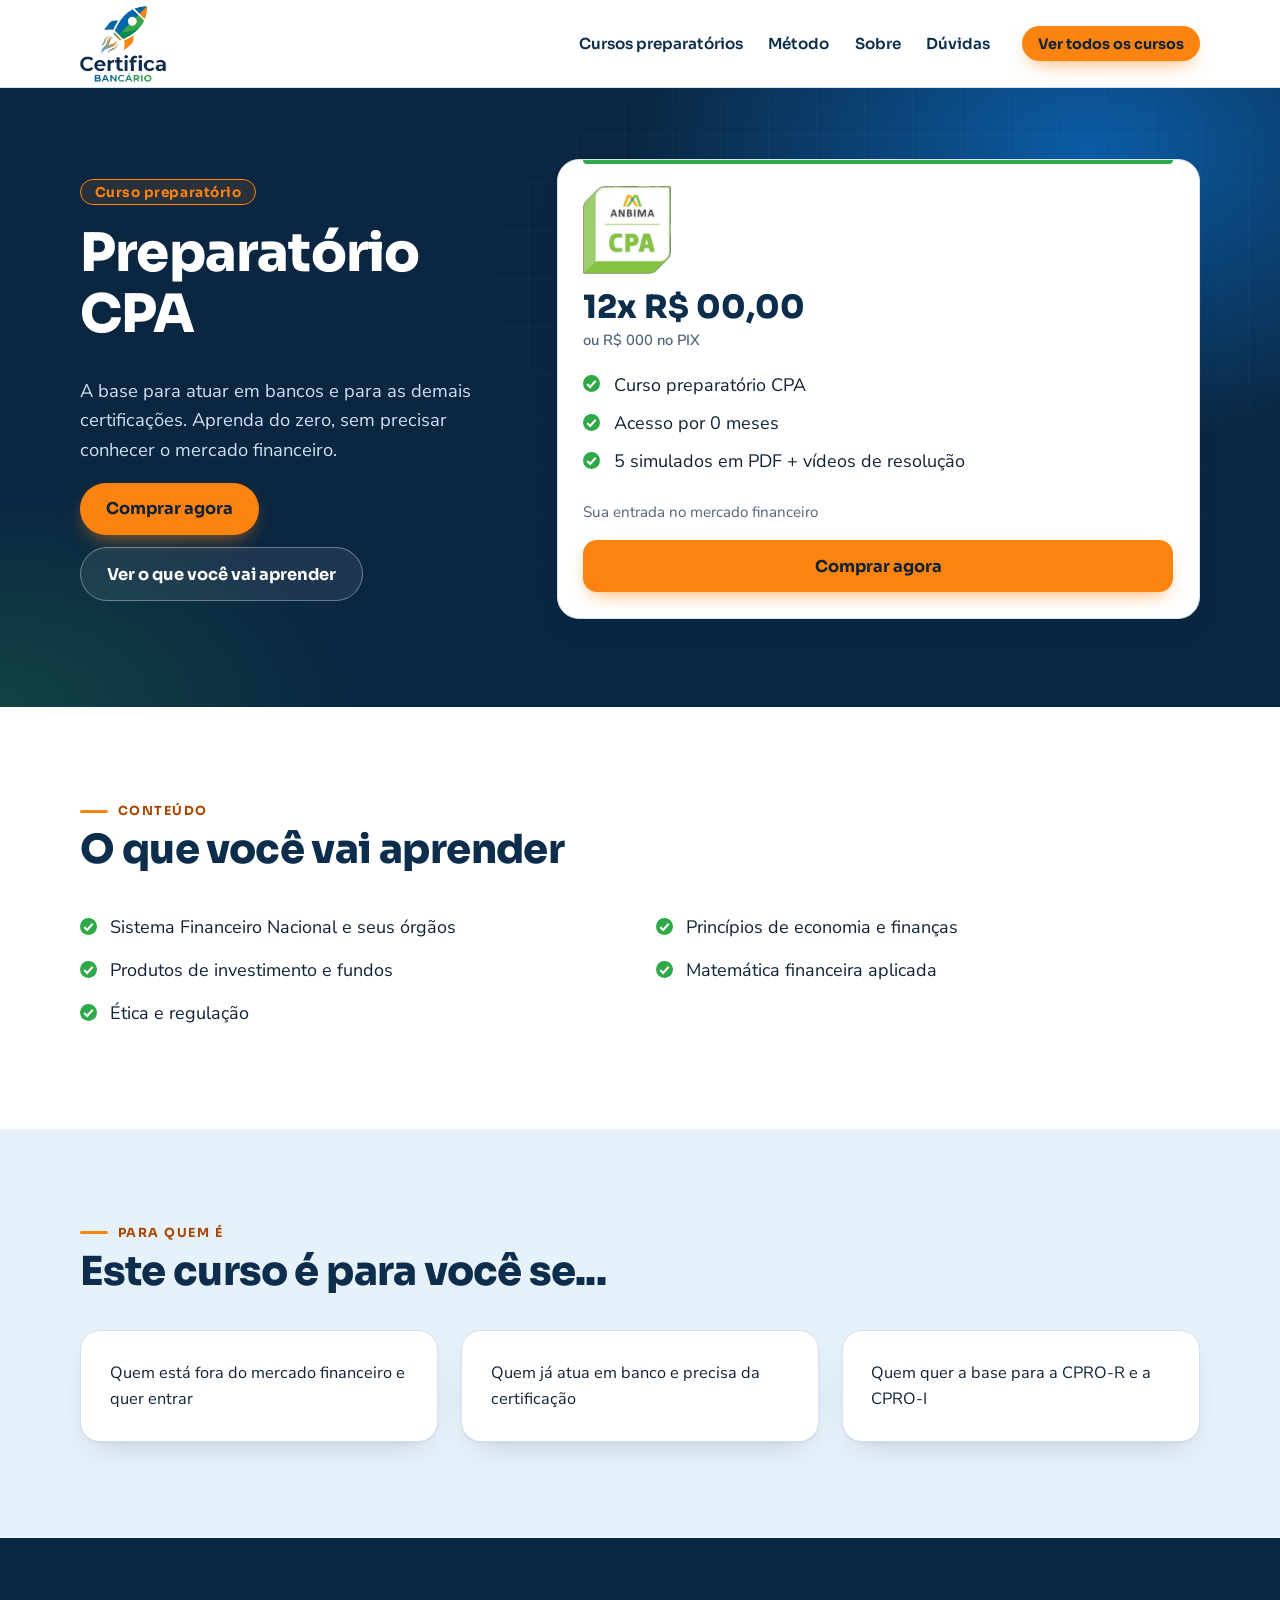
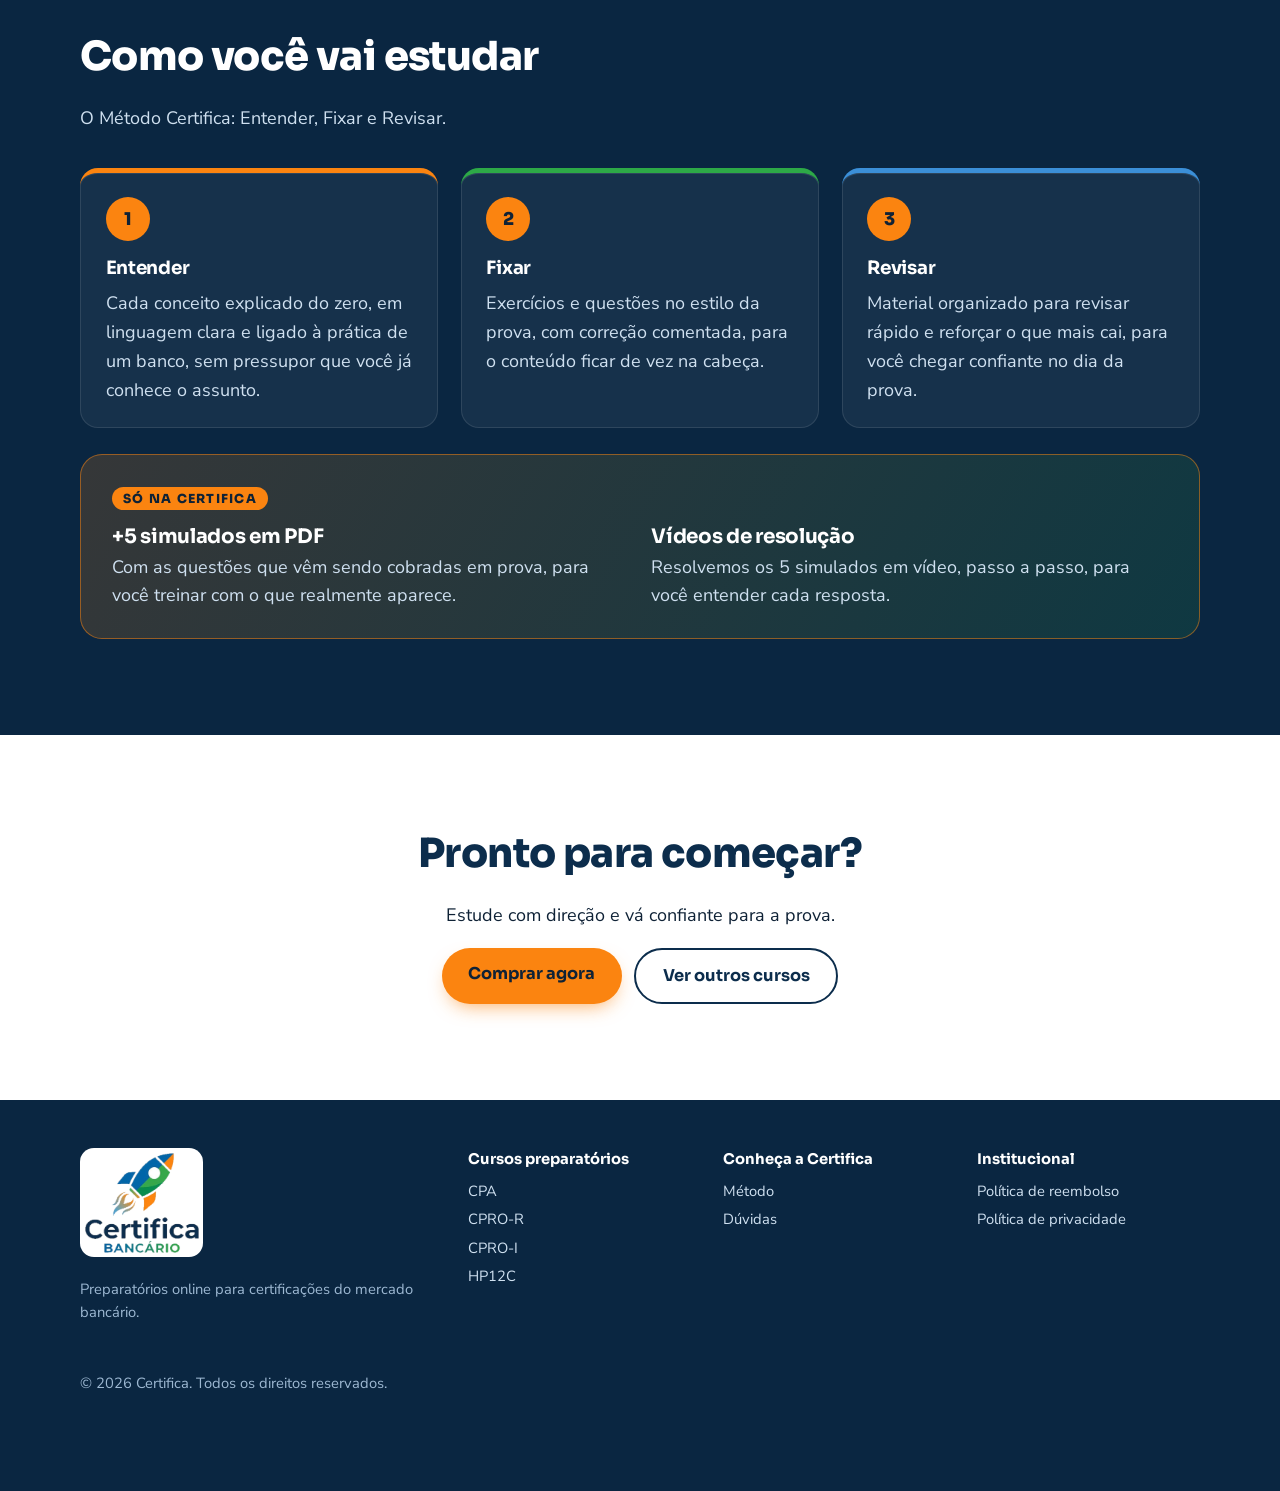
==== curso-cpa.html @ d8f22c9d "Add files via upload" ====
<!DOCTYPE html>
<html lang="pt-BR">
<head>
<meta charset="utf-8">
<meta name="viewport" content="width=device-width, initial-scale=1, viewport-fit=cover">
<meta name="theme-color" content="#0A2641">
<title>Preparatório CPA | Certifica Bancário</title>
<meta name="description" content="A base para atuar em bancos e para as demais certificações. Aprenda do zero, sem precisar conhecer o mercado financeiro.">
<link rel="preconnect" href="https://fonts.googleapis.com">
<link rel="preconnect" href="https://fonts.gstatic.com" crossorigin>
<link href="https://fonts.googleapis.com/css2?family=Sora:wght@500;700;800&family=Nunito+Sans:wght@400;600;700&display=swap" rel="stylesheet">
<link rel="stylesheet" href="style.css">
</head>
<body>
<header><div class="wrap nav">
  <a class="logo" href="index.html" aria-label="Certifica Bancário"><img src="assets/logo.png" alt="Certifica Bancário" height="76" width="86"></a>
  <nav class="menu" aria-label="Principal"><a href="index.html#preparatorios">Cursos preparatórios</a><a href="index.html#metodo">Método</a><a href="index.html#sobre">Sobre</a><a href="index.html#faq">Dúvidas</a></nav><a class="btn sm" href="index.html#preparatorios">Ver todos os cursos</a>
</div></header>
<main id="topo">
<section class="hero"><div class="wrap">
  <div><span class="badge">Curso preparatório</span><h1>Preparatório CPA</h1><p class="lead">A base para atuar em bancos e para as demais certificações. Aprenda do zero, sem precisar conhecer o mercado financeiro.</p>
    <div class="cta"><a class="btn buy" href="#">Comprar agora</a><a class="btn ghost" href="#conteudo">Ver o que você vai aprender</a></div></div>
  <div class="card"><div class="sel logo"><img src="assets/selo-cpa.png" alt="Selo ANBIMA CPA" width="88" height="88"></div><div class="pr">12x R$ 00,00<small>ou R$ 000 no PIX</small></div>
      <ul class="ck"><li>Curso preparatório CPA</li><li>Acesso por 0 meses</li><li>5 simulados em PDF + vídeos de resolução</li></ul>
      <p class="tg">Sua entrada no mercado financeiro</p><div class="btns"><a class="btn buy" href="#">Comprar agora</a></div></div>
</div></section>
<!-- CONTEÚDO: revise os tópicos para refletir o conteúdo real do curso -->
<section id="conteudo"><div class="wrap"><div class="head"><div class="lbl">Conteúdo</div><h2>O que você vai aprender</h2></div><ul class="ck topics"><li>Sistema Financeiro Nacional e seus órgãos</li><li>Princípios de economia e finanças</li><li>Produtos de investimento e fundos</li><li>Matemática financeira aplicada</li><li>Ética e regulação</li></ul></div></section>
<section class="sky"><div class="wrap"><div class="head"><div class="lbl">Para quem é</div><h2>Este curso é para você se...</h2></div><div class="g3"><div class="lvl"><p>Quem está fora do mercado financeiro e quer entrar</p></div><div class="lvl"><p>Quem já atua em banco e precisa da certificação</p></div><div class="lvl"><p>Quem quer a base para a CPRO-R e a CPRO-I</p></div></div></div></section>
<section class="dark" id="metodo"><div class="wrap"><div class="head"><h2>Como você vai estudar</h2><p>O Método Certifica: Entender, Fixar e Revisar.</p></div><div class="g3"><div class="pil"><span class="pn">1</span><h3>Entender</h3><p>Cada conceito explicado do zero, em linguagem clara e ligado à prática de um banco, sem pressupor que você já conhece o assunto.</p></div><div class="pil"><span class="pn">2</span><h3>Fixar</h3><p>Exercícios e questões no estilo da prova, com correção comentada, para o conteúdo ficar de vez na cabeça.</p></div><div class="pil"><span class="pn">3</span><h3>Revisar</h3><p>Material organizado para revisar rápido e reforçar o que mais cai, para você chegar confiante no dia da prova.</p></div></div><div class="bonus"><span class="tag">Só na Certifica</span>
    <div class="g2"><div><h3>+5 simulados em PDF</h3><p>Com as questões que vêm sendo cobradas em prova, para você treinar com o que realmente aparece.</p></div>
    <div><h3>Vídeos de resolução</h3><p>Resolvemos os 5 simulados em vídeo, passo a passo, para você entender cada resposta.</p></div></div></div></div></section>
<section><div class="wrap center"><h2>Pronto para começar?</h2><p>Estude com direção e vá confiante para a prova.</p><div class="cta" style="justify-content:center"><a class="btn buy" href="#">Comprar agora</a><a class="btn line" href="index.html#preparatorios">Ver outros cursos</a></div></div></section>
</main>
<footer class="site"><div class="wrap"><div class="cols">
  <div><span class="plate"><img src="assets/logo.png" alt="Certifica Bancário" height="100" width="114"></span><p>Preparatórios online para certificações do mercado bancário.<br><!-- Adicione razão social, CNPJ, endereço e e-mail de contato --></p></div>
  <div><strong>Cursos preparatórios</strong><a href="index.html#preparatorios">CPA</a><a href="index.html#preparatorios">CPRO-R</a><a href="index.html#preparatorios">CPRO-I</a><a href="index.html#preparatorios">HP12C</a></div>
  <div><strong>Conheça a Certifica</strong><a href="index.html#metodo">Método</a><a href="index.html#faq">Dúvidas</a></div>
  <div><strong>Institucional</strong><a href="#">Política de reembolso</a><a href="#">Política de privacidade</a></div>
</div><p style="margin:2rem 0 0">© <span id="y"></span> Certifica. Todos os direitos reservados.</p></div></footer>
<div class="bar"><a class="btn" data-buy href="#">Comprar este curso</a></div>
<script src="script.js"></script>
</body>
</html>
---- style.css ----
:root{--nv:#0A2641;--in:#0C2D4C;--in2:#0263B4;--gr:#2DA947;--sky:#E7F1F9;--or:#FB8410;--ink:#0F2236;--mute:#51657A;--w:#fff;--h:'Sora',system-ui,sans-serif;--b:'Nunito Sans',system-ui,sans-serif;
box-sizing:border-box;padding-top:env(safe-area-inset-top,0px);padding-bottom:env(safe-area-inset-bottom,0px)}
@media (prefers-color-scheme:dark){:root:not([data-theme="light"]){color-scheme:light}}
*,*::before,*::after{box-sizing:inherit}
html{scroll-behavior:smooth;scroll-padding-top:calc(84px + env(safe-area-inset-top,0px))}
body{margin:0;font:18px/1.6 var(--b);color:var(--ink);background:var(--w)}
h1,h2,h3{font-family:var(--h);line-height:1.15;margin:0 0 .6em;color:var(--in);letter-spacing:-.015em}
h1{font-size:clamp(2.05rem,4.8vw,3.3rem);font-weight:800;color:#fff}
h2{font-size:clamp(1.7rem,3.8vw,2.5rem);font-weight:800}
h3{font-size:1.15rem;font-weight:700}
p{margin:0 0 1em;max-width:62ch}
:focus-visible{outline:3px solid var(--or);outline-offset:3px}
.wrap{width:min(1120px,100% - 2.5rem);margin-inline:auto}
section{padding:clamp(3.5rem,8vw,6rem) 0}
.btn{display:inline-block;font:700 1.02rem var(--h);text-decoration:none;background:var(--or);color:var(--ink);padding:.95em 1.6em;border-radius:12px;transition:filter .15s,transform .15s;text-align:center}
.btn:hover{filter:brightness(1.08);transform:translateY(-2px)}
.btn.sm{font-size:.9rem;padding:.6em 1.1em}
.btn.line{background:transparent;color:var(--in);border:2px solid var(--in)}
.dark{background:var(--nv);color:#cfe0f0}
.dark h2,.dark h3{color:#fff}
.sky{background:var(--sky)}
.lbl{font:700 .9rem var(--h);color:var(--or);margin-bottom:.5rem}
.head{max-width:680px;margin-bottom:2.2rem}

header{position:sticky;top:0;z-index:20;background:#fff;color:var(--ink);border-bottom:1px solid #d3e3f0}
.nav{display:flex;justify-content:space-between;align-items:center;gap:1rem;padding:.35rem 0}
/* LOGO: arquivo assets/logo.png. Para trocar, substitua o arquivo (mantendo o nome) ou altere o src da tag <img> */
.logo{font:800 1.45rem var(--h);color:#fff;text-decoration:none;display:flex;align-items:center;gap:.5rem}
.logo i{width:26px;height:26px;border-radius:7px;background:var(--or);display:grid;place-items:center}
.logo svg{width:16px;height:16px}
.menu{display:flex;gap:1.6rem;font:600 .95rem var(--h)}
.menu a{color:var(--in);text-decoration:none}.menu a:hover{color:var(--in2)}
.logo img{display:block;height:64px;width:auto}
.plate{display:inline-block;background:#fff;border-radius:14px;padding:.3rem;margin-bottom:.8rem}.plate img{display:block;height:96px;width:auto}

/* hero */
.hero{background:radial-gradient(circle at 80% 20%,#0B4F8F 0,var(--nv) 55%);color:#cfe0f0;padding:clamp(2.5rem,6vw,4.5rem) 0 clamp(3.5rem,7vw,5.5rem)}
.hero .wrap{display:grid;grid-template-columns:1.05fr .95fr;gap:3rem;align-items:center}
.badge{display:inline-block;font:700 .85rem var(--h);color:var(--or);border:1.5px solid var(--or);border-radius:999px;padding:.25em 1em;margin-bottom:1.1rem}
.hero p.lead{font-size:1.15rem}
.avs{display:flex;align-items:center;gap:.8rem;margin-top:1.8rem;font:600 .92rem var(--h);color:#fff}
.avs div{display:flex}
/* FOTOS DE ALUNOS: troque os círculos por <img> reais (com autorização) */
.avs b{width:36px;height:36px;border-radius:50%;border:2px solid var(--nv);margin-left:-10px;background:var(--or)}
.avs b:first-child{margin-left:0}.avs b:nth-child(2){background:#3b8fd8}.avs b:nth-child(3){background:#fff}.avs b:nth-child(4){background:var(--gr)}
/* PLATAFORMA: mockup ilustrativo. Troque por um print real da sua plataforma */
.mock{background:#fff;border-radius:16px;box-shadow:0 24px 60px rgba(0,0,20,.5);overflow:hidden;color:var(--ink)}
.mock .top{background:var(--sky);padding:.6rem .9rem;display:flex;gap:.4rem}
.mock .top i{width:10px;height:10px;border-radius:50%;background:#b5cbe0}
.mock .body{display:grid;grid-template-columns:1.5fr 1fr}
.vid{background:var(--in);margin:.9rem;border-radius:10px;aspect-ratio:16/10;display:grid;place-items:center;position:relative}
.vid::before{content:"";border-left:26px solid #fff;border-top:16px solid transparent;border-bottom:16px solid transparent;margin-left:6px}
.vid em{position:absolute;left:.7rem;right:.7rem;bottom:.7rem;height:6px;background:#2b6aa5;border-radius:4px;overflow:hidden}
.vid em::after{content:"";display:block;height:100%;width:62%;background:var(--or);animation:fill 2.2s ease-out}
@keyframes fill{from{width:0}}
.list{padding:.9rem .9rem .9rem 0;font:600 .82rem var(--h);color:var(--mute)}
.list div{padding:.45rem .6rem;border-radius:8px;margin-bottom:.35rem;background:var(--sky)}
.list div:first-child{background:var(--or);color:var(--ink)}

.hv{border-radius:16px;overflow:hidden;box-shadow:0 24px 60px rgba(0,0,20,.5);background:#0b0c10;line-height:0}
.hv video{width:100%;height:auto;display:block}
/* níveis */
.g3{display:grid;grid-template-columns:repeat(3,1fr);gap:1.4rem}
.lvl{background:var(--sky);border-radius:18px 4px 18px 4px;padding:1.6rem}
.lvl h3{color:var(--or);font-size:1rem;margin-bottom:.4rem}
.lvl p{margin:0;color:var(--ink);font-size:1.02rem}

/* cursos */
.card{background:#fff;color:var(--ink);border-radius:18px;padding:1.6rem;display:flex;flex-direction:column;border:2px solid #d3e3f0}
.card .sel{display:grid;place-items:center;width:68px;height:68px;border-radius:50%;background:var(--in);color:#fff;font:800 .85rem var(--h);margin-bottom:1rem}
.card .pr{font:800 1.9rem var(--h);color:var(--in);line-height:1.1}
.card .pr small{display:block;font:600 .92rem var(--b);color:var(--mute);margin:.3rem 0 1rem}
ul.ck{list-style:none;margin:0;padding:0}
ul.ck li{position:relative;padding:.3rem 0 .3rem 1.9rem}
ul.ck li::before{content:"";position:absolute;left:0;top:.6rem;width:1.05rem;height:1.05rem;border-radius:50%;background:var(--gr) url("data:image/svg+xml,%3Csvg xmlns='http://www.w3.org/2000/svg' viewBox='0 0 16 16'%3E%3Cpath d='M4 8.5l2.7 2.7L12 5.5' fill='none' stroke='white' stroke-width='2'/%3E%3C/svg%3E")}
.card ul{flex:1;margin-bottom:1.2rem}
.card .tg{color:var(--mute);font-size:.95rem;margin:0 0 1rem}
.card .btns{display:grid;gap:.6rem}
.card.best{border-color:var(--or);transform:translateY(-8px)}
.tag{align-self:flex-start;background:var(--or);font:700 .8rem var(--h);border-radius:999px;padding:.2em .9em;margin-bottom:.6rem}
.combo{margin-top:1.6rem;background:var(--in);color:#cfe0f0;border-radius:18px;padding:1.6rem 1.8rem;display:grid;grid-template-columns:1.3fr auto;gap:1.5rem;align-items:center}
.combo h3{color:#fff;font-size:1.4rem;margin-bottom:.3rem}.combo p{margin:0}
.combo .pr{font:800 1.8rem var(--h);color:#fff;margin-bottom:.6rem}

/* método */
.pil{border-top:5px solid var(--or);padding-top:1.1rem}
.pil:nth-child(2){border-color:var(--gr)}.pil:nth-child(3){border-color:#3b8fd8}
.pil p{margin:0}

/* features */
.feat{display:grid;grid-template-columns:1fr 1fr;gap:3rem;align-items:center}
.steps{counter-reset:s;display:grid;gap:1.4rem}
.step{display:grid;grid-template-columns:auto 1fr;gap:1rem}
.step::before{counter-increment:s;content:"0" counter(s);font:800 2rem/1 var(--h);color:var(--or)}
.step p{margin:0;color:var(--mute)}
.note{margin-top:2rem;padding:1.2rem 1.4rem;border-left:5px solid var(--gr);background:var(--sky);border-radius:0 12px 12px 0}
.note h3{margin-bottom:.3rem}.note p{margin:0}

/* garantia */
.guar{display:grid;grid-template-columns:auto 1fr;gap:2.5rem;align-items:center}
.seal2{width:170px;height:170px;border-radius:50%;background:var(--or);display:grid;place-content:center;text-align:center;font:800 1rem var(--h);color:var(--ink);box-shadow:0 0 0 6px var(--nv),0 0 0 9px var(--or)}
.seal2 b{font-size:3.6rem;line-height:1}
.nps{display:inline-block;font:700 .85rem var(--h);background:#fff;color:var(--in);border-radius:999px;padding:.25em 1em;margin-bottom:.8rem}
.gs{display:flex;gap:2rem;flex-wrap:wrap;margin:1.2rem 0}
.gs b{display:block;font:800 1.15rem var(--h);color:#fff}.gs span{font-size:.95rem}

/* prova social */
.stats{display:flex;flex-wrap:wrap;gap:1.5rem 3rem;margin:0 0 2.2rem}
.stats strong{display:block;font:800 clamp(2rem,5vw,2.8rem)/1 var(--h);color:var(--in)}
.stats span{color:var(--mute);font-size:.8rem;font-family:var(--h);font-weight:600}
/* DEPOIMENTOS ILUSTRATIVOS: troque pelos reais antes de publicar */
blockquote{margin:0;padding:1.4rem;background:var(--sky);border-radius:4px 18px 18px 18px}
blockquote p{font-size:1.02rem}
blockquote footer{font:700 .9rem var(--h);color:var(--in)}

details{border-bottom:2px solid #c0d6e8;padding:1rem 0}
summary{cursor:pointer;list-style:none;display:flex;justify-content:space-between;gap:1rem;font:700 1.1rem var(--h);color:var(--in)}
summary::-webkit-details-marker{display:none}
summary::after{content:"+";font-size:1.5rem;line-height:1;transition:transform .2s}
details[open] summary::after{transform:rotate(45deg)}
details p{margin:.8rem 0 0;color:var(--mute)}
.center{text-align:center}.center p{margin-inline:auto}
footer.site{background:var(--nv);color:#9db8d2;padding:3rem 0 6rem;font-size:.92rem}
footer .cols{display:grid;grid-template-columns:1.6fr 1fr 1fr 1fr;gap:2rem}
footer a{color:#cfe0f0;display:block;text-decoration:none;padding:.15rem 0}
footer strong{color:#fff;font-family:var(--h);display:block;margin-bottom:.4rem}
.bar{display:none}

@media (max-width:860px){
  body{font-size:17px}
  .menu,.nav .btn{display:none}
  .hero .wrap,.g3,.feat,.guar,.combo,footer .cols{grid-template-columns:1fr}
  .card.best{transform:none}
  .guar{justify-items:center;text-align:center}.gs{justify-content:center}
  .bar{display:block;position:fixed;left:0;right:0;bottom:0;z-index:30;background:#fff;border-top:2px solid var(--in);padding:.6rem 1rem calc(.6rem + env(safe-area-inset-bottom,0px))}
  .bar .btn{display:block}
}
.about{display:grid;grid-template-columns:1.1fr .9fr;gap:3rem;align-items:start}
.about .big{font:600 1.3rem/1.5 var(--h);color:var(--in)}
.about .since{background:#fff;border-radius:18px 4px 18px 4px;padding:1.8rem;border-top:6px solid var(--gr)}
.about .since strong{display:block;font:800 3.4rem/1 var(--h);color:var(--in)}
.about .since span{display:block;font:600 .95rem var(--h);color:var(--mute);margin:.3rem 0 1.2rem}
.about .since p{margin:0}
.motto{grid-column:1/-1;display:flex;flex-wrap:wrap;gap:1rem 2rem;align-items:center;justify-content:space-between;background:var(--in);color:#cfe0f0;border-radius:18px;padding:1.6rem 2rem}
.motto h3{color:#fff;font-size:clamp(1.4rem,3vw,2rem);margin:0}
.motto p{margin:.3rem 0 0}
@media (max-width:860px){.about{grid-template-columns:1fr}.motto{padding:1.4rem}.motto .btn{width:100%}}
.car-track{display:flex;gap:1.2rem;overflow-x:auto;scroll-snap-type:x mandatory;scroll-behavior:smooth;padding:.3rem .2rem 1rem;scrollbar-width:none}
.car-track::-webkit-scrollbar{display:none}
.car-track>*{flex:0 0 calc((100% - 2.4rem)/3);scroll-snap-align:start}
.fb{padding:1.4rem;background:var(--sky);border-radius:4px 18px 18px 18px;display:flex;flex-direction:column;justify-content:space-between}
.fb p{font-size:1.02rem;margin:0 0 1rem;max-width:none}
.fb footer{font:700 .9rem var(--h);color:var(--in)}
.fb.img{padding:.5rem;background:#fff;border:2px solid #d3e3f0;border-radius:18px}
.fb.img img{width:100%;height:auto;display:block;border-radius:12px}
.car-ctl{display:flex;align-items:center;justify-content:center;gap:1.2rem;font:700 .95rem var(--h);color:var(--mute)}
.car-b{width:46px;height:46px;border-radius:50%;border:2px solid var(--in);background:#fff;color:var(--in);font:700 1.5rem/1 var(--h);cursor:pointer;transition:background .15s,color .15s}
.car-b:hover{background:var(--in);color:#fff}
@media (max-width:1000px){.car-track>*{flex-basis:calc((100% - 1.2rem)/2)}}
@media (max-width:640px){.car-track>*{flex-basis:88%}}
@media (prefers-reduced-motion:reduce){*{animation:none!important;transition:none!important;scroll-behavior:auto!important}}

/* ===== REFINAMENTO DE DESIGN ===== */
:root{--ord:#A94700;--ln:#d3e3f0;--sh:0 1px 2px rgba(10,38,65,.06),0 14px 32px -14px rgba(10,38,65,.2)}
body{-webkit-font-smoothing:antialiased}h1,h2{text-wrap:balance}
header{background:rgba(255,255,255,.88);-webkit-backdrop-filter:saturate(1.4) blur(12px);backdrop-filter:saturate(1.4) blur(12px);border-bottom:0;box-shadow:0 1px 0 var(--ln)}
.menu{margin-left:auto;margin-right:1rem}.menu a{position:relative;padding:.4rem 0}
.menu a::after{content:"";position:absolute;left:0;right:0;bottom:0;height:2px;background:var(--or);transform:scaleX(0);transform-origin:left;transition:transform .2s}.menu a:hover::after{transform:scaleX(1)}
.btn{border-radius:999px;box-shadow:0 8px 20px -8px rgba(251,132,16,.75)}.btn:hover{box-shadow:0 12px 26px -8px rgba(251,132,16,.9)}
.btn.line{box-shadow:none}.btn.line:hover{background:var(--in);color:#fff}
.btn.ghost{background:rgba(255,255,255,.08);color:#fff;border:1.5px solid rgba(255,255,255,.35);box-shadow:none}.btn.ghost:hover{background:rgba(255,255,255,.16)}
.btn.wpp:not(.line){background:#1F8A3A;color:#fff;box-shadow:0 8px 20px -8px rgba(31,138,58,.7)}
.lbl{color:var(--ord);text-transform:uppercase;letter-spacing:.12em;font-size:.78rem;display:flex;align-items:center;gap:.6rem}
.lbl::before{content:"";width:28px;height:3px;border-radius:2px;background:var(--or)}.center .lbl{justify-content:center}
.hero{position:relative;overflow:hidden;background:radial-gradient(60% 80% at 85% 10%,#0B5CA5 0,transparent 60%),radial-gradient(40% 50% at 0 100%,rgba(45,169,71,.22) 0,transparent 70%),var(--nv)}
.hero::before{content:"";position:absolute;inset:0;background-image:linear-gradient(rgba(255,255,255,.04) 1px,transparent 1px),linear-gradient(90deg,rgba(255,255,255,.04) 1px,transparent 1px);background-size:48px 48px;-webkit-mask-image:radial-gradient(70% 80% at 70% 30%,#000,transparent);mask-image:radial-gradient(70% 80% at 70% 30%,#000,transparent)}
.hero .wrap{position:relative}.hl{color:#FFA94D}
.badge{background:rgba(251,132,16,.12);letter-spacing:.04em}
.cta{display:flex;flex-wrap:wrap;gap:.8rem}
.trust{list-style:none;display:flex;flex-wrap:wrap;gap:.6rem;margin:1.8rem 0 0;padding:0}
.trust li{display:flex;align-items:center;gap:.5rem;font:600 .85rem var(--h);color:#fff;background:rgba(255,255,255,.08);border:1px solid rgba(255,255,255,.16);border-radius:999px;padding:.4em 1em .4em .8em}
.trust li::before{content:"";width:8px;height:8px;border-radius:50%;background:var(--gr)}
.hv{position:relative;border:1px solid rgba(255,255,255,.14);transform:perspective(1200px) rotateY(-3deg);transition:transform .4s}.hv:hover{transform:none}
.vchip{position:absolute;left:14px;top:14px;z-index:2;line-height:1.2;font:700 .78rem var(--h);color:var(--ink);background:#fff;border-radius:999px;padding:.5em 1em;box-shadow:var(--sh)}
.lvl{position:relative;background:#fff;border:1px solid var(--ln);border-radius:20px;padding:1.8rem;box-shadow:var(--sh);transition:transform .2s}.lvl:hover{transform:translateY(-4px)}
.lvl .n{display:grid;place-items:center;width:40px;height:40px;border-radius:50%;color:#fff;font:800 1rem var(--h);margin-bottom:1rem;background:var(--in2)}
.lvl:nth-child(2) .n{background:#1F8A3A}.lvl:nth-child(3) .n{background:var(--or);color:var(--ink)}
.lvl .cr{position:absolute;top:1.8rem;right:1.6rem;font:800 .78rem var(--h);color:var(--in2);background:var(--sky);border-radius:999px;padding:.3em .8em}
.lvl h3{color:var(--in);font-size:1.2rem}
.card{position:relative;border:1px solid var(--ln);border-radius:22px;box-shadow:var(--sh);transition:transform .2s,box-shadow .2s,border-color .2s}
.card:hover{transform:translateY(-6px);border-color:var(--in2);box-shadow:0 24px 50px -16px rgba(10,38,65,.3)}
.card::before{content:"";position:absolute;left:1.6rem;right:1.6rem;top:0;height:4px;border-radius:0 0 4px 4px;background:var(--or)}
.card:nth-child(2)::before{background:var(--gr)}.card:nth-child(3)::before{background:var(--in2)}
.card .sel{width:auto;height:auto;align-self:flex-start;border-radius:14px;padding:.5em 1em;font-size:1rem;background:linear-gradient(135deg,var(--in),var(--in2))}
.card .pr{font-size:2rem}.card .btn{border-radius:14px}
.combo{background:linear-gradient(120deg,var(--nv),var(--in2));border-radius:22px;padding:2rem 2.2rem;box-shadow:var(--sh)}.combo .btn{width:100%}
.pil{background:rgba(255,255,255,.05);border-radius:18px;padding:1.5rem 1.6rem;box-shadow:inset 0 0 0 1px rgba(255,255,255,.1)}
.about .since{position:relative;border-top:0;border-radius:22px;box-shadow:var(--sh)}
.about .since::before{content:"";position:absolute;inset:0 0 auto;height:6px;border-radius:22px 22px 0 0;background:linear-gradient(90deg,var(--in2),var(--gr),var(--or))}
.motto{background:linear-gradient(120deg,var(--nv),var(--in2));border-radius:22px}
.step::before{color:var(--ord)}.note{border-radius:0 16px 16px 0}
.fb{background:#fff;border:1px solid var(--ln);border-top:4px solid var(--or);border-radius:20px;box-shadow:var(--sh)}
.fb:nth-child(3n+2){border-top-color:var(--gr)}.fb:nth-child(3n){border-top-color:var(--in2)}
.fb footer{display:flex;align-items:center;gap:.7rem}.fb footer span{font-size:.88rem;line-height:1.3}
.fb footer b{flex:none;display:grid;place-items:center;width:40px;height:40px;border-radius:50%;background:var(--in);color:#fff;font:800 .85rem var(--h)}
details{background:#fff;border:1px solid var(--ln);border-radius:16px;padding:0 1.3rem;margin-bottom:.7rem;transition:box-shadow .2s}
details[open]{box-shadow:var(--sh);border-color:var(--in2)}summary{padding:1.1rem 0;align-items:center}details p{padding-bottom:1.1rem;margin-top:0}
summary::after{flex:none;display:grid;place-items:center;width:32px;height:32px;border-radius:50%;background:var(--sky)}
.js .rv{opacity:0;transform:translateY(20px);transition:opacity .6s,transform .6s}.js .rv.in{opacity:1;transform:none}
@media (max-width:860px){.hv{transform:none}.bar{border-top:0;box-shadow:0 -8px 24px rgba(10,38,65,.18)}.menu{display:none}}

/* ===== v4: frases de impacto, método, HP 12C e páginas de curso ===== */
.g4{display:grid;grid-template-columns:repeat(auto-fit,minmax(230px,1fr));gap:1.4rem}.card:nth-child(4)::before{background:var(--nv)}
.impact{background:linear-gradient(100deg,var(--or),#FFA94D);color:var(--ink);padding:clamp(1.6rem,4vw,2.6rem) 0;text-align:center}
.impact p{margin:0 auto;max-width:900px;font:800 clamp(1.3rem,3.2vw,2.1rem)/1.25 var(--h)}
.impact em{font-style:normal;background:var(--nv);color:#fff;border-radius:10px;padding:0 .35em}
.pn{display:grid;place-items:center;width:44px;height:44px;border-radius:50%;background:var(--or);color:var(--ink);font:800 1.1rem var(--h);margin-bottom:1rem}
.bonus{margin-top:1.6rem;border-radius:22px;padding:1.8rem 2rem;background:linear-gradient(120deg,rgba(251,132,16,.18),rgba(45,169,71,.14));box-shadow:inset 0 0 0 1px rgba(251,132,16,.5)}
.bonus .tag{display:inline-block;background:var(--or);color:var(--ink);font:800 .78rem var(--h);letter-spacing:.1em;text-transform:uppercase;border-radius:999px;padding:.3em .9em;margin-bottom:.9rem}
.bonus .g2{display:grid;grid-template-columns:1fr 1fr;gap:1.4rem}.bonus h3{font-size:1.25rem;margin-bottom:.3rem}.bonus p{margin:0}
.hero .card{background:#fff;color:var(--ink)}ul.topics{display:grid;grid-template-columns:1fr 1fr;gap:.3rem 2rem}
@media (max-width:860px){.bonus .g2,ul.topics{grid-template-columns:1fr}}

/* selos ANBIMA nos cards de compra */
.card .sel.logo{background:none;box-shadow:none;padding:0;border-radius:0}
.card .sel.logo img{display:block;height:88px;width:auto;max-width:100%}

/* v5: logo sem fundo (maior no cabeçalho) e vídeo do hero sem fundo preto */
.logo img{height:76px}.plate img{height:100px}
.hv{background:none;box-shadow:none;border:0;border-radius:0;overflow:visible;transform:none}.hv:hover{transform:none}
.hv video{mix-blend-mode:screen;-webkit-mask-image:linear-gradient(90deg,transparent,#000 9%,#000 91%,transparent),linear-gradient(180deg,transparent,#000 9%,#000 91%,transparent);-webkit-mask-composite:source-in;mask-image:linear-gradient(90deg,transparent,#000 9%,#000 91%,transparent),linear-gradient(180deg,transparent,#000 9%,#000 91%,transparent);mask-composite:intersect}
@media (min-width:861px){.hero .wrap{grid-template-columns:.8fr 1.2fr}.hv{margin-right:-1.5rem}}
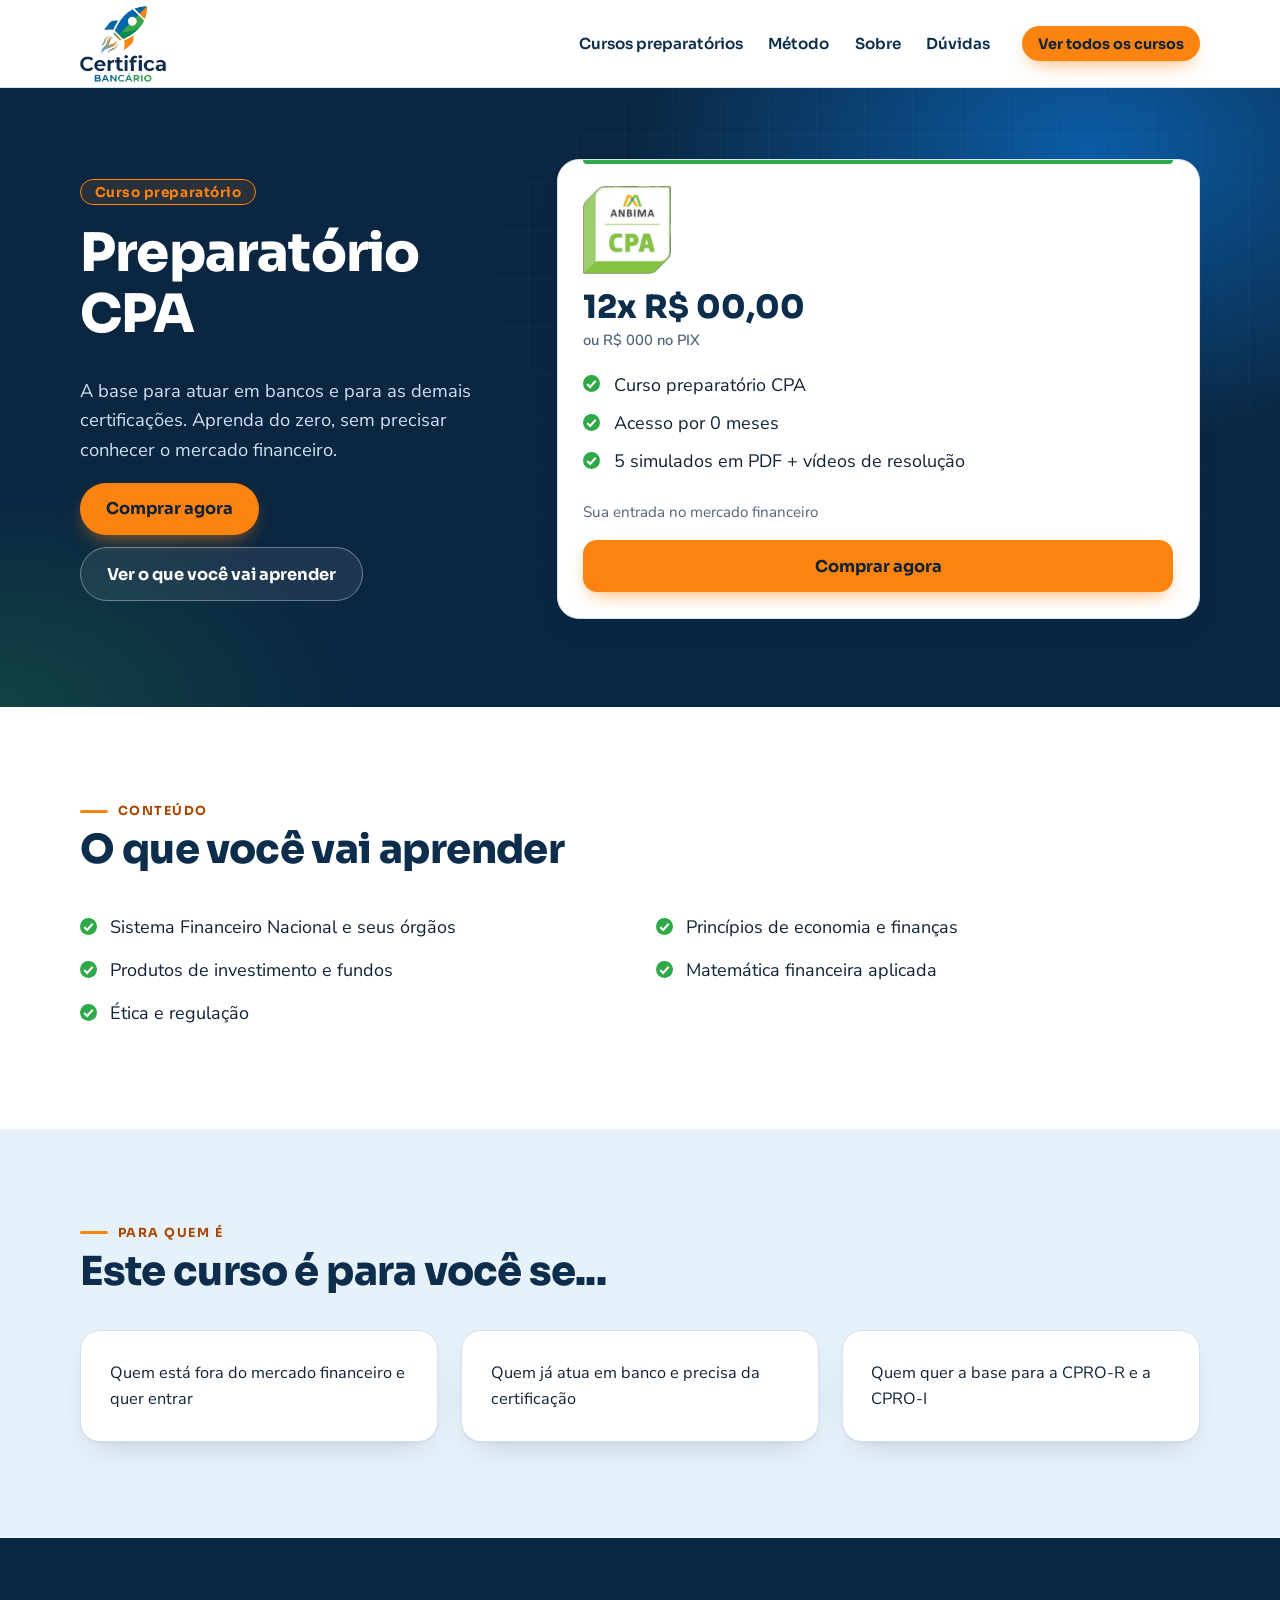
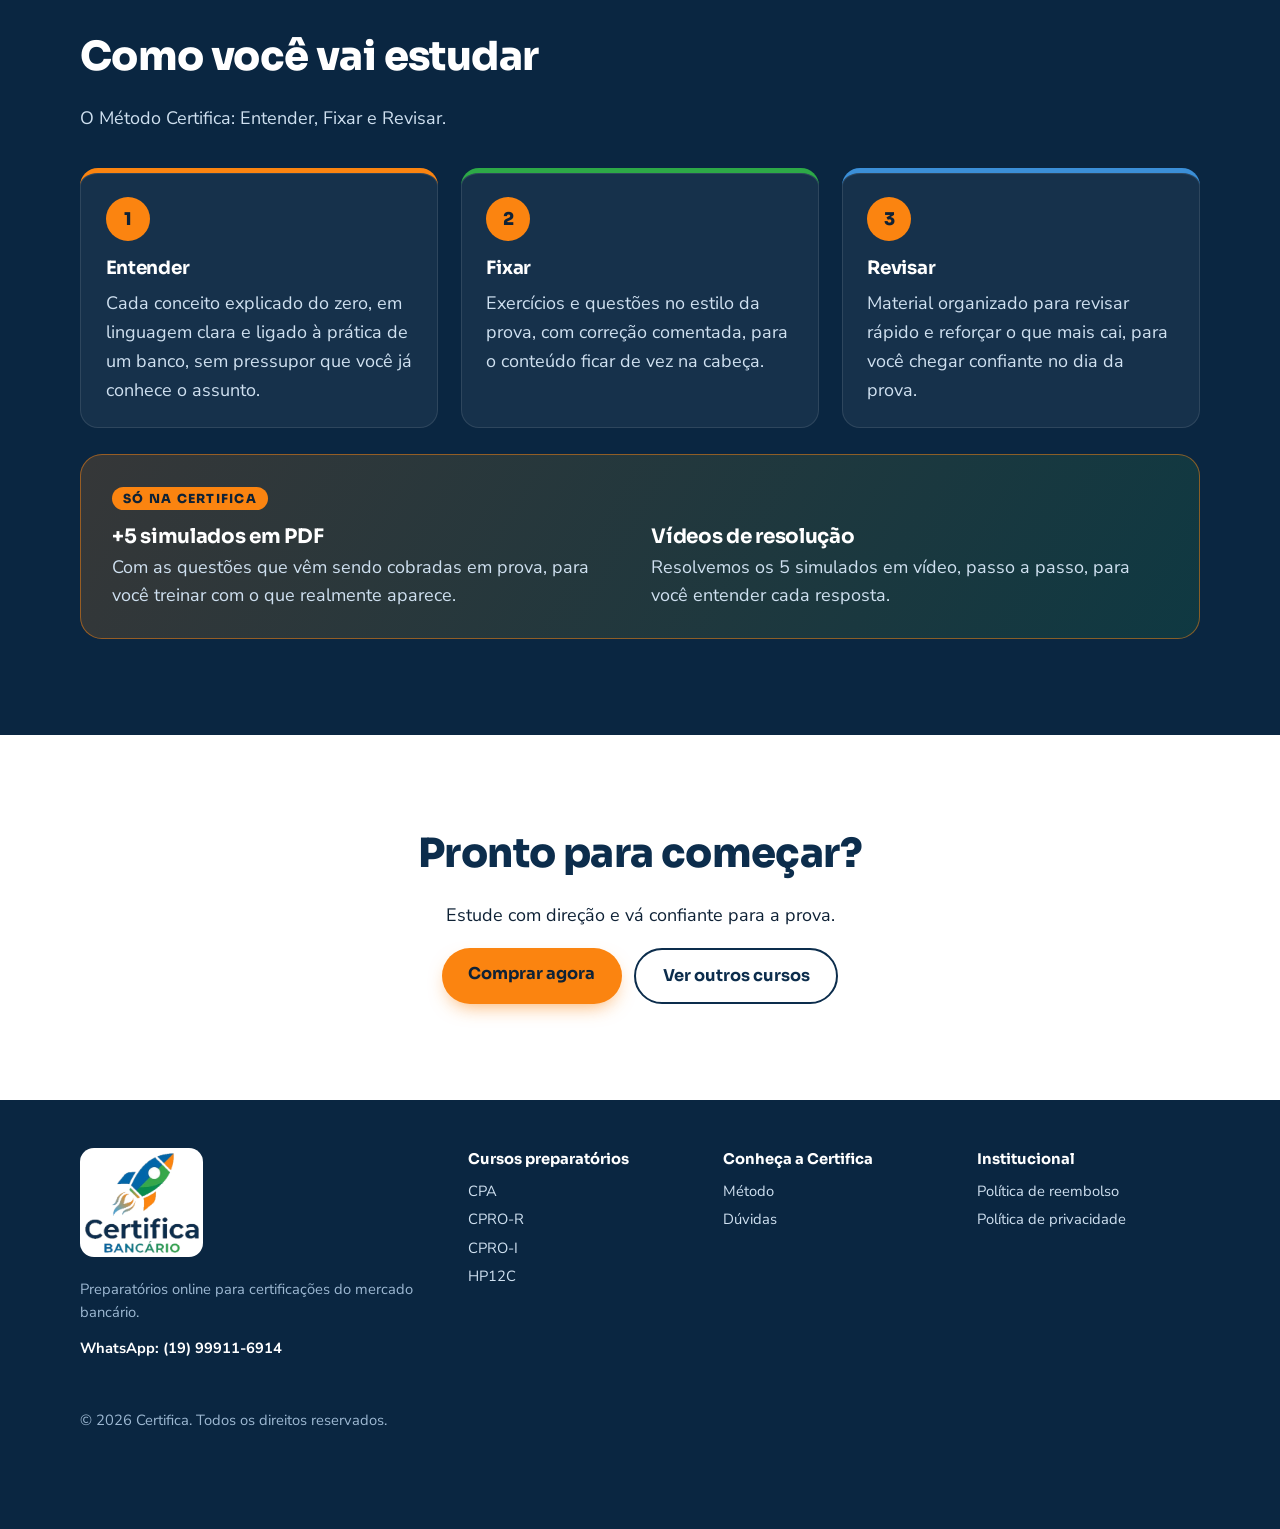
==== commit a5b1d9cb: "updated landing page" ====
--- a/curso-cpa.html
+++ b/curso-cpa.html
@@ -33,7 +33,7 @@
 <section><div class="wrap center"><h2>Pronto para começar?</h2><p>Estude com direção e vá confiante para a prova.</p><div class="cta" style="justify-content:center"><a class="btn buy" href="#">Comprar agora</a><a class="btn line" href="index.html#preparatorios">Ver outros cursos</a></div></div></section>
 </main>
 <footer class="site"><div class="wrap"><div class="cols">
-  <div><span class="plate"><img src="assets/logo.png" alt="Certifica Bancário" height="100" width="114"></span><p>Preparatórios online para certificações do mercado bancário.<br><!-- Adicione razão social, CNPJ, endereço e e-mail de contato --></p></div>
+  <div><span class="plate"><img src="assets/logo.png" alt="Certifica Bancário" height="100" width="114"></span><p>Preparatórios online para certificações do mercado bancário.<a class="wpp" href="#" target="_blank" rel="noopener">WhatsApp: (19) 99911-6914</a><!-- Adicione razão social, CNPJ, endereço e e-mail de contato --></p></div>
   <div><strong>Cursos preparatórios</strong><a href="index.html#preparatorios">CPA</a><a href="index.html#preparatorios">CPRO-R</a><a href="index.html#preparatorios">CPRO-I</a><a href="index.html#preparatorios">HP12C</a></div>
   <div><strong>Conheça a Certifica</strong><a href="index.html#metodo">Método</a><a href="index.html#faq">Dúvidas</a></div>
   <div><strong>Institucional</strong><a href="#">Política de reembolso</a><a href="#">Política de privacidade</a></div>
--- a/style.css
+++ b/style.css
@@ -230,3 +230,9 @@
 .hv{background:none;box-shadow:none;border:0;border-radius:0;overflow:visible;transform:none}.hv:hover{transform:none}
 .hv video{mix-blend-mode:screen;-webkit-mask-image:linear-gradient(90deg,transparent,#000 9%,#000 91%,transparent),linear-gradient(180deg,transparent,#000 9%,#000 91%,transparent);-webkit-mask-composite:source-in;mask-image:linear-gradient(90deg,transparent,#000 9%,#000 91%,transparent),linear-gradient(180deg,transparent,#000 9%,#000 91%,transparent);mask-composite:intersect}
 @media (min-width:861px){.hero .wrap{grid-template-columns:.8fr 1.2fr}.hv{margin-right:-1.5rem}}
+
+/* v6: no celular o cabeçalho rola junto com a página (não fica fixo no topo) */
+@media (max-width:860px){header{position:static}}
+
+/* v7: contato no rodapé */
+footer p .wpp{margin-top:.6rem;font-weight:700;color:#fff}
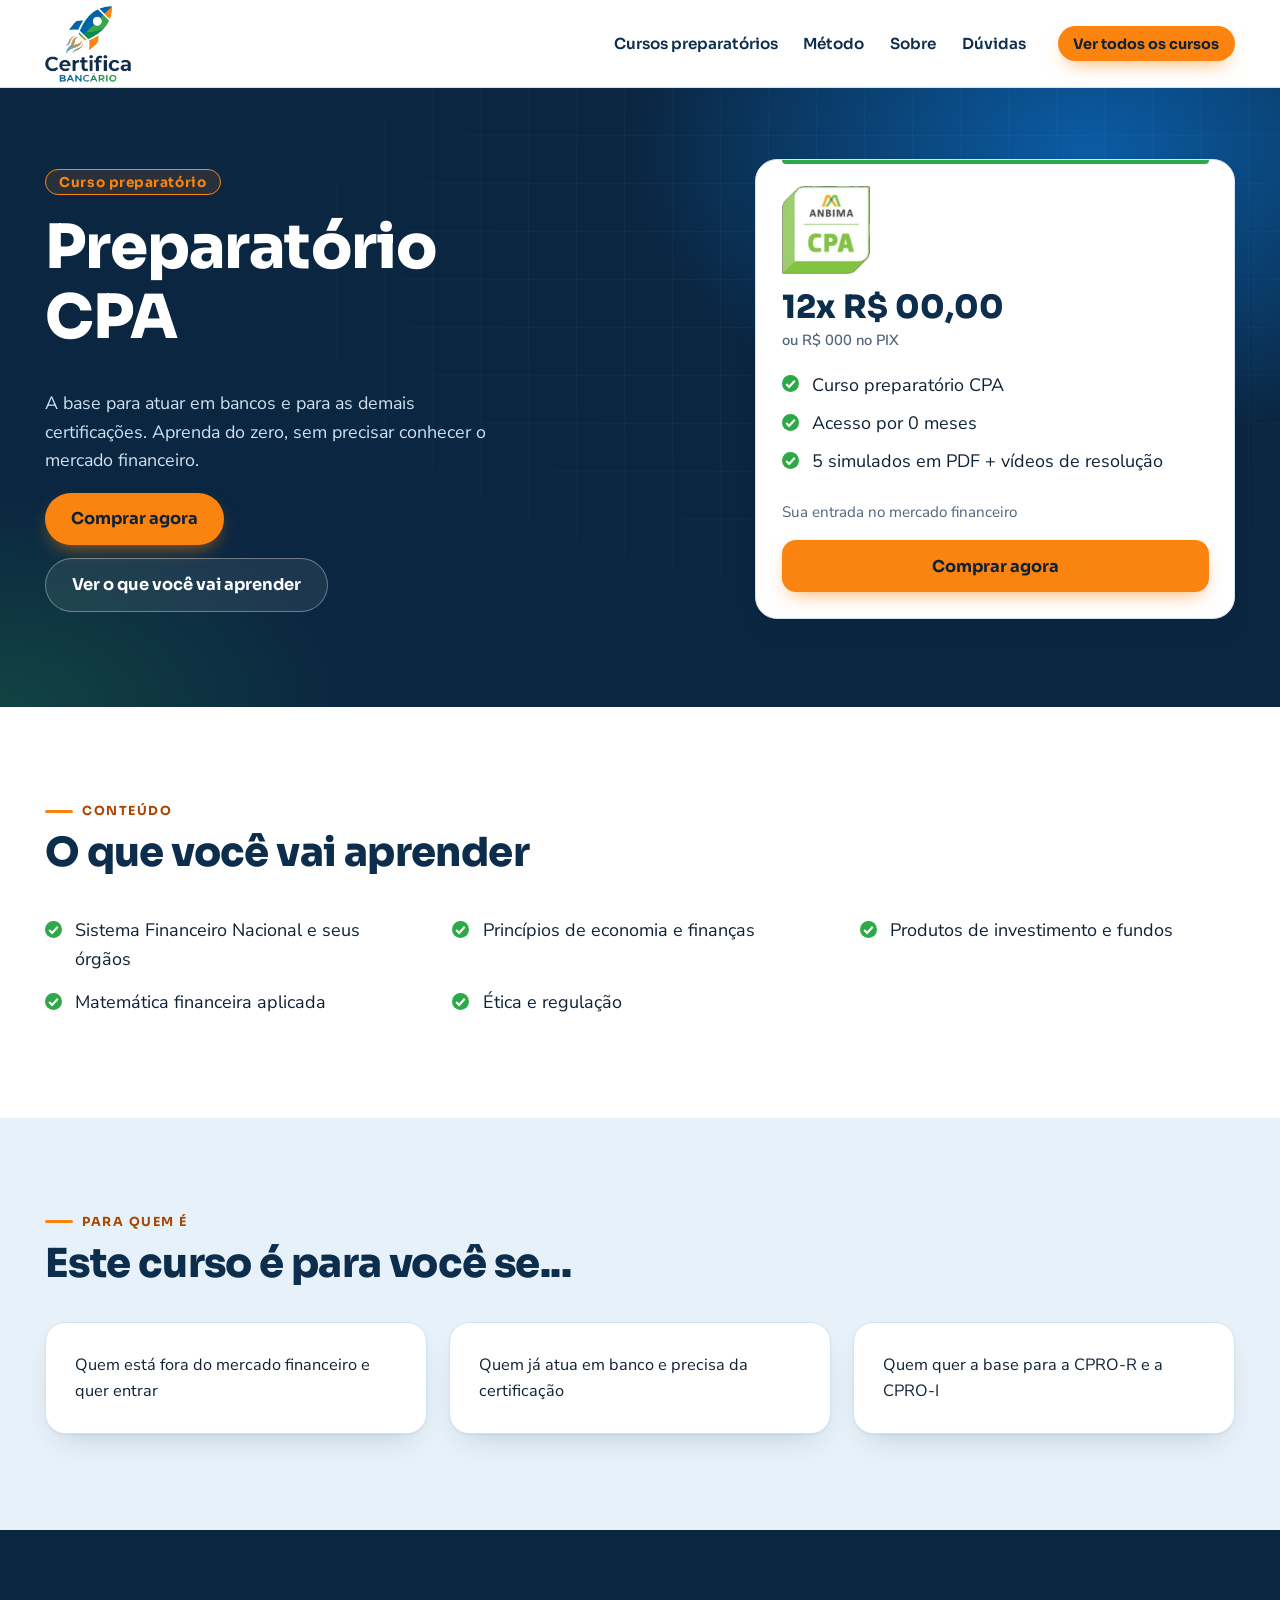
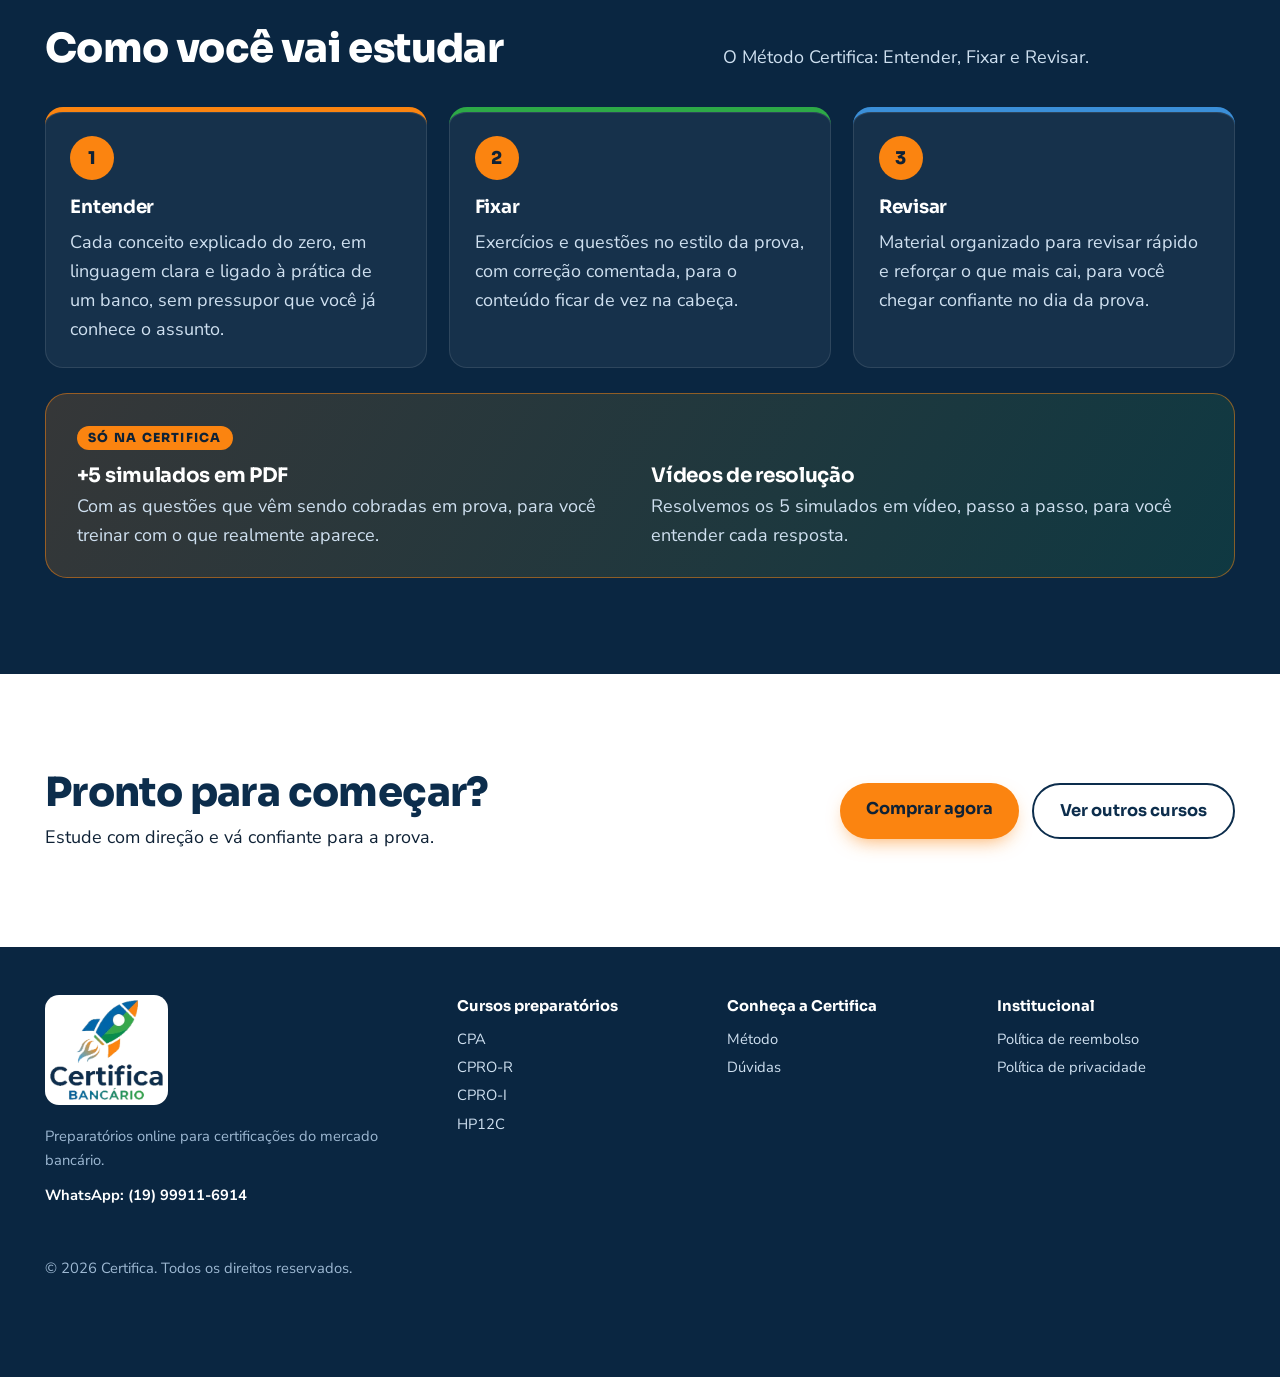
==== commit 17d902dc: "Updated Files LandingPage" ====
--- a/curso-cpa.html
+++ b/curso-cpa.html
@@ -30,7 +30,7 @@
 <section class="dark" id="metodo"><div class="wrap"><div class="head"><h2>Como você vai estudar</h2><p>O Método Certifica: Entender, Fixar e Revisar.</p></div><div class="g3"><div class="pil"><span class="pn">1</span><h3>Entender</h3><p>Cada conceito explicado do zero, em linguagem clara e ligado à prática de um banco, sem pressupor que você já conhece o assunto.</p></div><div class="pil"><span class="pn">2</span><h3>Fixar</h3><p>Exercícios e questões no estilo da prova, com correção comentada, para o conteúdo ficar de vez na cabeça.</p></div><div class="pil"><span class="pn">3</span><h3>Revisar</h3><p>Material organizado para revisar rápido e reforçar o que mais cai, para você chegar confiante no dia da prova.</p></div></div><div class="bonus"><span class="tag">Só na Certifica</span>
     <div class="g2"><div><h3>+5 simulados em PDF</h3><p>Com as questões que vêm sendo cobradas em prova, para você treinar com o que realmente aparece.</p></div>
     <div><h3>Vídeos de resolução</h3><p>Resolvemos os 5 simulados em vídeo, passo a passo, para você entender cada resposta.</p></div></div></div></div></section>
-<section><div class="wrap center"><h2>Pronto para começar?</h2><p>Estude com direção e vá confiante para a prova.</p><div class="cta" style="justify-content:center"><a class="btn buy" href="#">Comprar agora</a><a class="btn line" href="index.html#preparatorios">Ver outros cursos</a></div></div></section>
+<section><div class="wrap cta-band"><div><h2>Pronto para começar?</h2><p>Estude com direção e vá confiante para a prova.</p></div><div class="cta"><a class="btn buy" href="#">Comprar agora</a><a class="btn line" href="index.html#preparatorios">Ver outros cursos</a></div></div></section>
 </main>
 <footer class="site"><div class="wrap"><div class="cols">
   <div><span class="plate"><img src="assets/logo.png" alt="Certifica Bancário" height="100" width="114"></span><p>Preparatórios online para certificações do mercado bancário.<a class="wpp" href="#" target="_blank" rel="noopener">WhatsApp: (19) 99911-6914</a><!-- Adicione razão social, CNPJ, endereço e e-mail de contato --></p></div>
--- a/style.css
+++ b/style.css
@@ -236,3 +236,71 @@
 
 /* v7: contato no rodapé */
 footer p .wpp{margin-top:.6rem;font-weight:700;color:#fff}
+
+/* v1.1: selo da HP12C (arte completa) em tamanho parecido com os selos da ANBIMA */
+.card .sel.logo img.hp{height:96px;width:auto}
+
+/* v1.2: selos da ANBIMA no lugar dos números no bloco de níveis */
+.lvl .selo{display:block;width:auto;height:68px;margin-bottom:1rem}
+
+/* v1.3: depoimentos em loop contínuo, sem contador nem setas */
+.car.loop{overflow:hidden;-webkit-mask-image:linear-gradient(90deg,transparent,#000 5%,#000 95%,transparent);mask-image:linear-gradient(90deg,transparent,#000 5%,#000 95%,transparent)}
+.car.loop .car-track{width:max-content;overflow:visible;scroll-snap-type:none;scroll-behavior:auto;padding:.6rem 0 1.4rem;animation:carloop var(--dur,60s) linear infinite;will-change:transform}
+.car.loop .car-track>*{flex:0 0 clamp(270px,30vw,380px)}
+@media (hover:hover){.car.loop:hover .car-track{animation-play-state:paused}}
+@keyframes carloop{to{transform:translateX(var(--shift,-50%))}}
+
+/* v1.4: no celular/tablet os depoimentos viram carrossel de deslizar (um por vez), sem rolagem automática */
+.car-hint{display:none;margin:.2rem 0 0;text-align:center;font:600 .85rem var(--b);color:var(--mute)}
+.car-track{scroll-snap-stop:always;overscroll-behavior-x:contain;-webkit-overflow-scrolling:touch}
+@media (max-width:860px),(hover:none) and (pointer:coarse){.car:not(.loop) .car-hint{display:block}}
+@media (max-width:640px){.fb p{font-size:1.05rem;line-height:1.6}.car-track{padding-left:.2rem;scroll-padding-left:.2rem}}
+
+/* v1.5: modo celular só por largura de tela; em telas de toque maiores o loop pausa enquanto o dedo está na tela */
+@media (hover:none){.car.loop:active .car-track{animation-play-state:paused}}
+@media (max-width:860px){.car:not(.loop) .car-hint{display:block}}
+@media (prefers-reduced-motion:reduce){.car-track{scrollbar-width:thin;scrollbar-color:var(--in2) transparent}.car-track::-webkit-scrollbar{display:block;height:8px}.car-track::-webkit-scrollbar-thumb{background:var(--in2);border-radius:8px}.car:not(.loop) .car-hint{display:block}}
+
+/* ===== v1.7: layout largo (ajustado) ===== */
+.wrap{width:min(1400px,100% - clamp(2.5rem,7vw,7rem))}
+h1{font-size:clamp(2.05rem,4.8vw,3.8rem)}
+.hero p.lead{font-size:clamp(1.1rem,1.4vw,1.3rem)}
+.hero .card{width:100%;max-width:480px;justify-self:end}
+ul.topics{grid-template-columns:repeat(auto-fit,minmax(300px,1fr))}
+.cta-band{display:flex;flex-wrap:wrap;align-items:center;justify-content:space-between;gap:1.5rem 3rem}.cta-band h2{margin:0 0 .4rem}.cta-band p{margin:0}
+/* bloco de níveis: um único cartão, três linhas separadas por uma linha fina */
+.lvls{background:#fff;border:1px solid var(--ln);border-radius:22px;box-shadow:var(--sh);padding:.4rem clamp(1.2rem,3vw,2.4rem)}
+.lvls .lvl{display:grid;grid-template-columns:auto 1fr;column-gap:1.4rem;align-items:center;background:none;border:0;border-radius:0;box-shadow:none;padding:1.5rem 0;transition:none}
+.lvls .lvl:hover{transform:none}
+.lvls .lvl+.lvl{border-top:1px solid var(--ln)}
+.lvls .lvl .selo{grid-row:1/span 2;margin:0;height:76px}
+.lvls .lvl h3{margin:0 0 .3rem;align-self:end}.lvls .lvl p{margin:0;align-self:start}
+@media (max-width:560px){.lvls .lvl{column-gap:1rem}.lvls .lvl .selo{height:60px}}
+@media (min-width:861px){
+  section:not(.social):not(#faq):not(.niveis):not(.metodo) .head{max-width:none;display:grid;grid-template-columns:minmax(0,1.2fr) minmax(0,1fr);gap:.2rem 4rem;align-items:end}
+  section:not(.social):not(#faq):not(.niveis):not(.metodo) .head .lbl{grid-column:1/-1}
+  section:not(.social):not(#faq):not(.niveis):not(.metodo) .head h2{margin:0}
+  section:not(.social):not(#faq):not(.niveis):not(.metodo) .head p{margin:0;max-width:560px}
+  .niveis .wrap{display:grid;grid-template-columns:1.3fr .8fr;gap:4rem;align-items:center}
+  .niveis .head{grid-column:2;grid-row:1;max-width:none;margin:0}
+  .niveis .lvls{grid-column:1;grid-row:1}
+}
+
+/* ===== v1.8: bloco do método em cartão único, como o bloco de níveis ===== */
+.mcard{border-radius:22px;padding:.4rem clamp(1.2rem,3vw,2.4rem);background:rgba(255,255,255,.05);box-shadow:inset 0 0 0 1px rgba(255,255,255,.12)}
+.mrow{display:grid;grid-template-columns:auto 1fr;column-gap:1.4rem;align-items:center;padding:1.3rem 0}
+.mrow+.mrow{border-top:1px solid rgba(255,255,255,.12)}
+.mrow .pn{grid-row:1/span 2;margin:0;width:48px;height:48px}
+.mrow .pn svg{width:24px;height:24px;stroke:var(--ink);fill:none;stroke-width:2;stroke-linecap:round;stroke-linejoin:round}
+.mrow h3{margin:0 0 .25rem;align-self:end;font-size:1.2rem;color:#fff}.mrow p{margin:0;align-self:start}
+.mextra{padding:1.2rem 0 .3rem;border-top:1px solid rgba(255,255,255,.12)}.mextra+.mrow{border-top:0}
+.mextra .tag{display:inline-block;background:var(--or);color:var(--ink);font:800 .78rem var(--h);letter-spacing:.1em;text-transform:uppercase;border-radius:999px;padding:.3em .9em}
+.mfig{margin:1}.mfig img{display:block;width:100%;height:auto;border-radius:22px;box-shadow:0 20px 50px -20px rgba(0,0,0,.6)}
+@media (max-width:560px){.mrow{column-gap:1rem}.mrow .pn{width:42px;height:42px}}
+@media (min-width:861px){
+  .metodo .wrap{display:grid;grid-template-columns:1.3fr .8fr;grid-template-rows:auto 1fr;gap:1.6rem 4rem;align-items:start}
+  .metodo .head{grid-column:2;grid-row:1;max-width:none;margin:0;display:block}
+  .metodo .mcard{grid-column:1;grid-row:1/span 2}
+  .metodo .mfig{grid-column:2;grid-row:2}
+}
+@media (max-width:860px){.mfig{margin-top:1.6rem}}
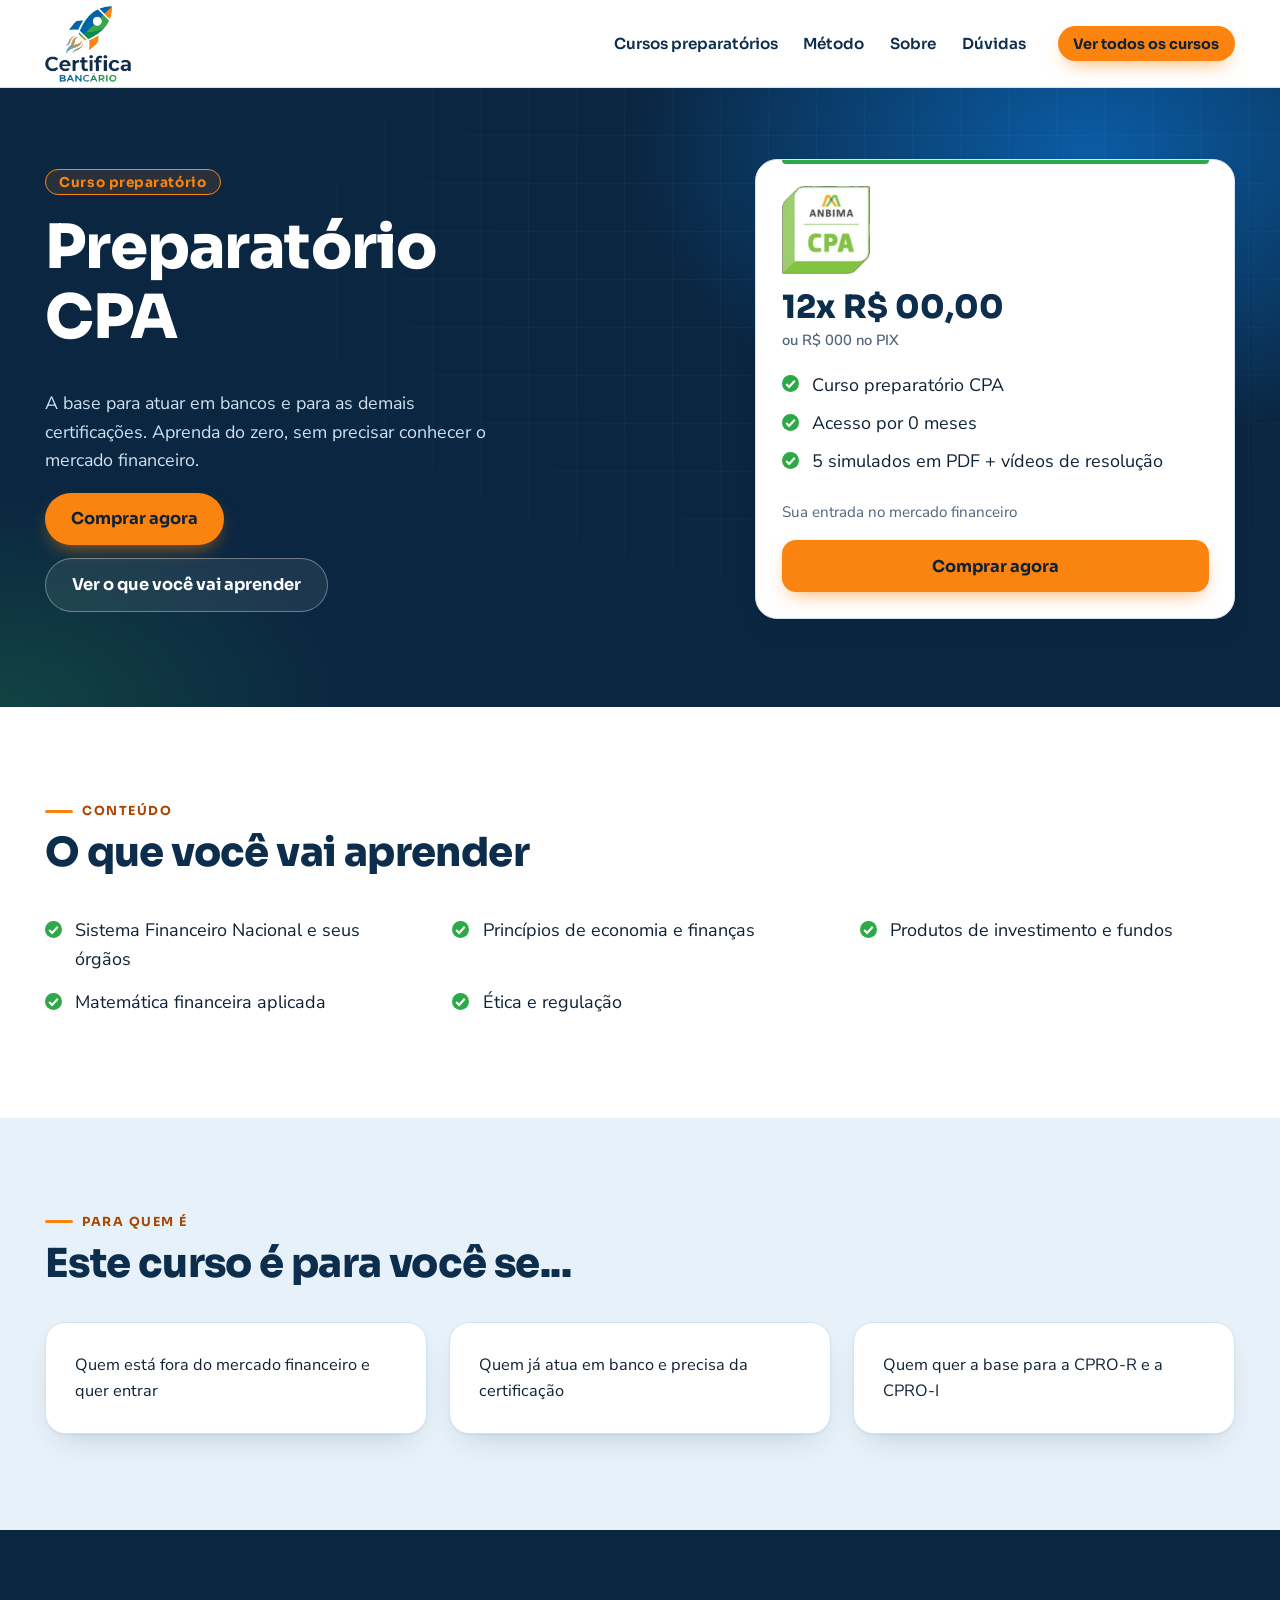
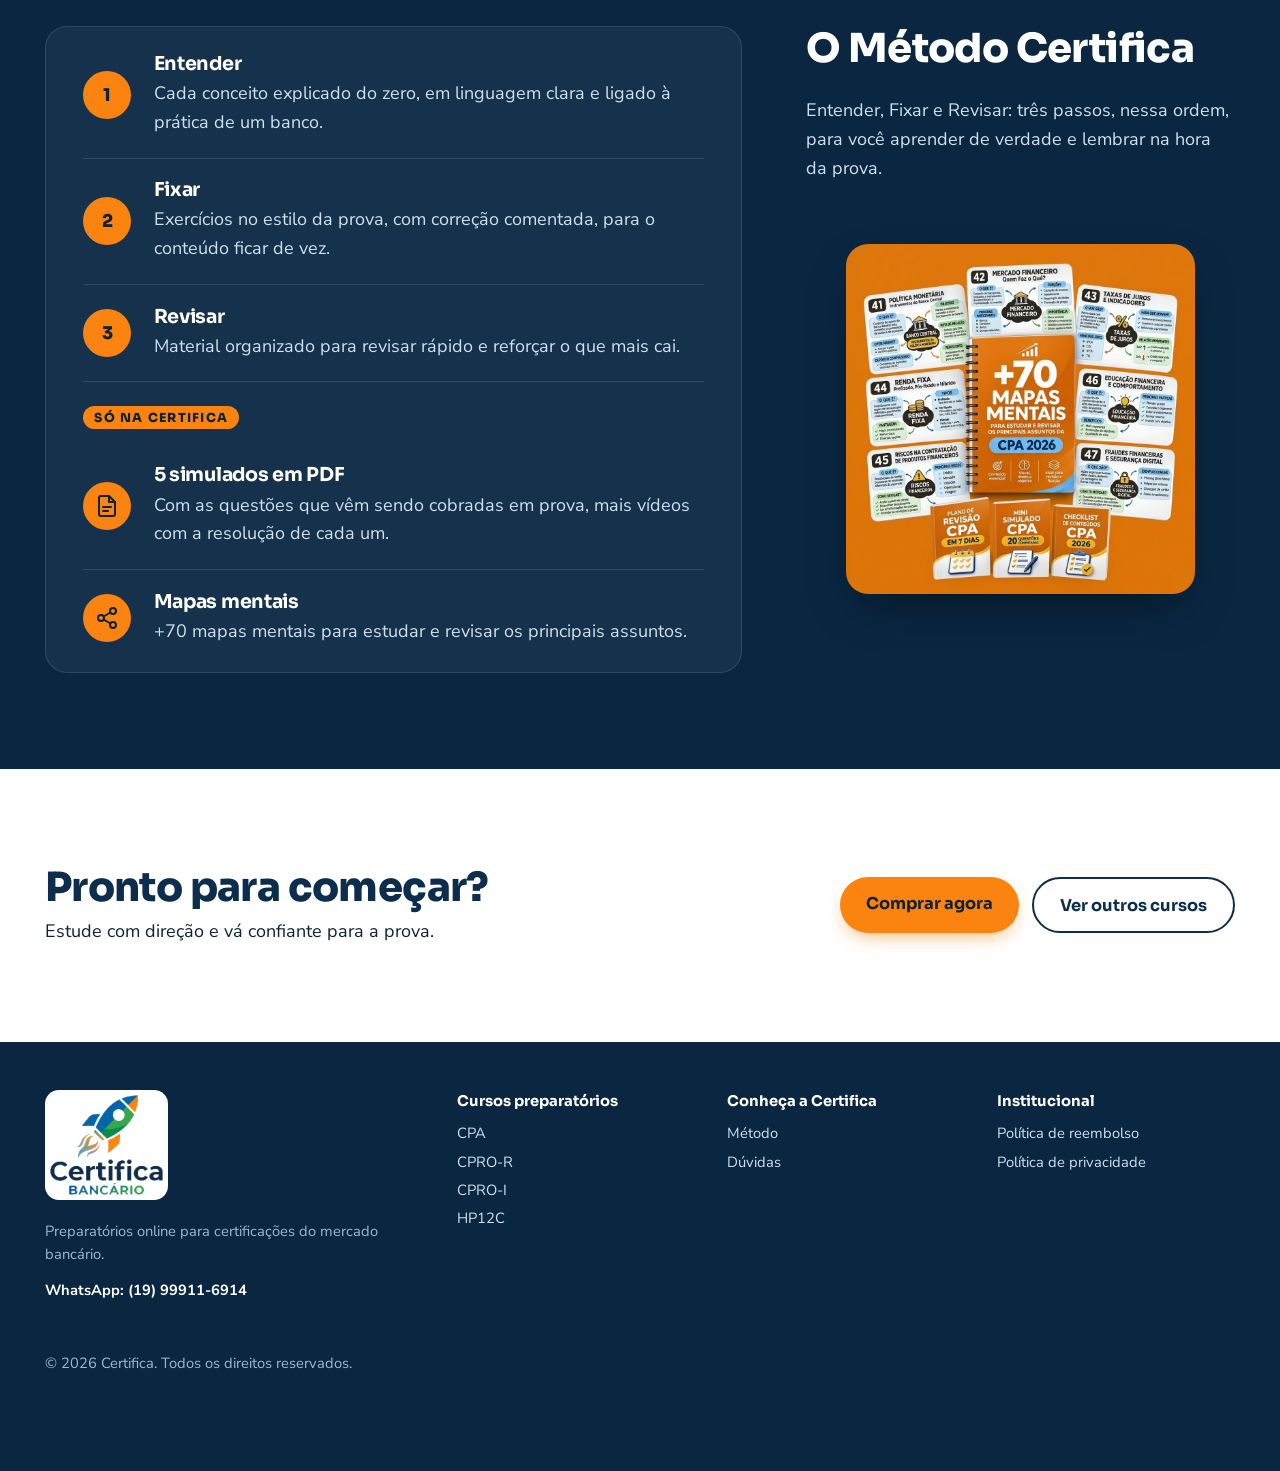
==== commit 326e914b: "updated files landingpage" ====
--- a/curso-cpa.html
+++ b/curso-cpa.html
@@ -27,9 +27,18 @@
 <!-- CONTEÚDO: revise os tópicos para refletir o conteúdo real do curso -->
 <section id="conteudo"><div class="wrap"><div class="head"><div class="lbl">Conteúdo</div><h2>O que você vai aprender</h2></div><ul class="ck topics"><li>Sistema Financeiro Nacional e seus órgãos</li><li>Princípios de economia e finanças</li><li>Produtos de investimento e fundos</li><li>Matemática financeira aplicada</li><li>Ética e regulação</li></ul></div></section>
 <section class="sky"><div class="wrap"><div class="head"><div class="lbl">Para quem é</div><h2>Este curso é para você se...</h2></div><div class="g3"><div class="lvl"><p>Quem está fora do mercado financeiro e quer entrar</p></div><div class="lvl"><p>Quem já atua em banco e precisa da certificação</p></div><div class="lvl"><p>Quem quer a base para a CPRO-R e a CPRO-I</p></div></div></div></section>
-<section class="dark" id="metodo"><div class="wrap"><div class="head"><h2>Como você vai estudar</h2><p>O Método Certifica: Entender, Fixar e Revisar.</p></div><div class="g3"><div class="pil"><span class="pn">1</span><h3>Entender</h3><p>Cada conceito explicado do zero, em linguagem clara e ligado à prática de um banco, sem pressupor que você já conhece o assunto.</p></div><div class="pil"><span class="pn">2</span><h3>Fixar</h3><p>Exercícios e questões no estilo da prova, com correção comentada, para o conteúdo ficar de vez na cabeça.</p></div><div class="pil"><span class="pn">3</span><h3>Revisar</h3><p>Material organizado para revisar rápido e reforçar o que mais cai, para você chegar confiante no dia da prova.</p></div></div><div class="bonus"><span class="tag">Só na Certifica</span>
-    <div class="g2"><div><h3>+5 simulados em PDF</h3><p>Com as questões que vêm sendo cobradas em prova, para você treinar com o que realmente aparece.</p></div>
-    <div><h3>Vídeos de resolução</h3><p>Resolvemos os 5 simulados em vídeo, passo a passo, para você entender cada resposta.</p></div></div></div></div></section>
+<section class="dark metodo" id="metodo"><div class="wrap">
+  <div class="head"><h2>O Método Certifica</h2><p>Entender, Fixar e Revisar: três passos, nessa ordem, para você aprender de verdade e lembrar na hora da prova.</p></div>
+  <div class="mcard">
+    <div class="mrow"><span class="pn">1</span><h3>Entender</h3><p>Cada conceito explicado do zero, em linguagem clara e ligado à prática de um banco.</p></div>
+    <div class="mrow"><span class="pn">2</span><h3>Fixar</h3><p>Exercícios no estilo da prova, com correção comentada, para o conteúdo ficar de vez.</p></div>
+    <div class="mrow"><span class="pn">3</span><h3>Revisar</h3><p>Material organizado para revisar rápido e reforçar o que mais cai.</p></div>
+    <div class="mextra"><span class="tag">Só na Certifica</span></div>
+    <div class="mrow"><span class="pn"><svg viewBox="0 0 24 24" aria-hidden="true"><path d="M14 2H6a2 2 0 0 0-2 2v16a2 2 0 0 0 2 2h12a2 2 0 0 0 2-2V8z"/><path d="M14 2v6h6M8 13h8M8 17h5"/></svg></span><h3>5 simulados em PDF</h3><p>Com as questões que vêm sendo cobradas em prova, mais vídeos com a resolução de cada um.</p></div>
+    <div class="mrow"><span class="pn"><svg viewBox="0 0 24 24" aria-hidden="true"><circle cx="18" cy="5" r="3"/><circle cx="6" cy="12" r="3"/><circle cx="18" cy="19" r="3"/><path d="M8.6 13.5l6.8 4M15.4 6.5l-6.8 4"/></svg></span><h3>Mapas mentais</h3><p>+70 mapas mentais para estudar e revisar os principais assuntos.</p></div>
+  </div>
+  <figure class="mfig"><img src="assets/mapas-mentais.jpg" alt="+70 mapas mentais para a CPA 2026, com plano de revisão em 7 dias, mini simulado com 20 questões comentadas e checklist de conteúdos" width="1024" height="1028" loading="lazy"></figure>
+</div></section>
 <section><div class="wrap cta-band"><div><h2>Pronto para começar?</h2><p>Estude com direção e vá confiante para a prova.</p></div><div class="cta"><a class="btn buy" href="#">Comprar agora</a><a class="btn line" href="index.html#preparatorios">Ver outros cursos</a></div></div></section>
 </main>
 <footer class="site"><div class="wrap"><div class="cols">
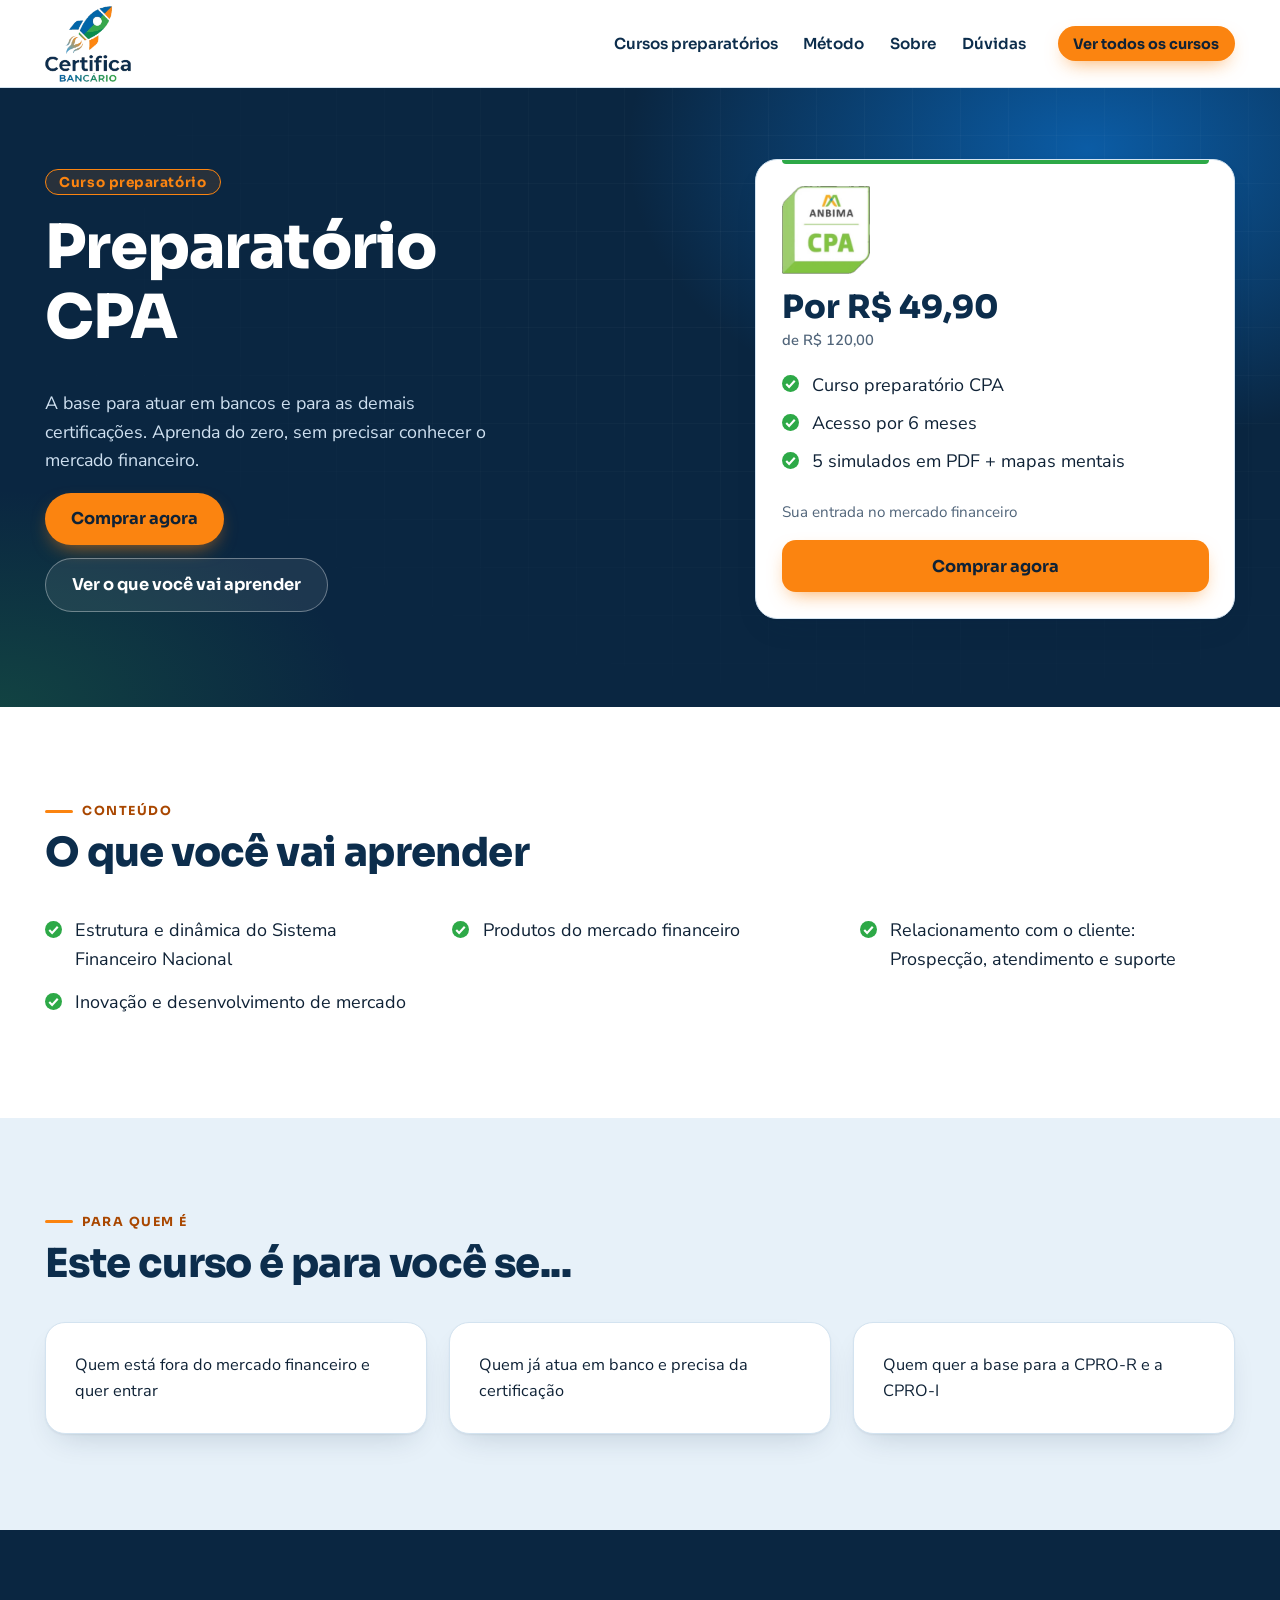
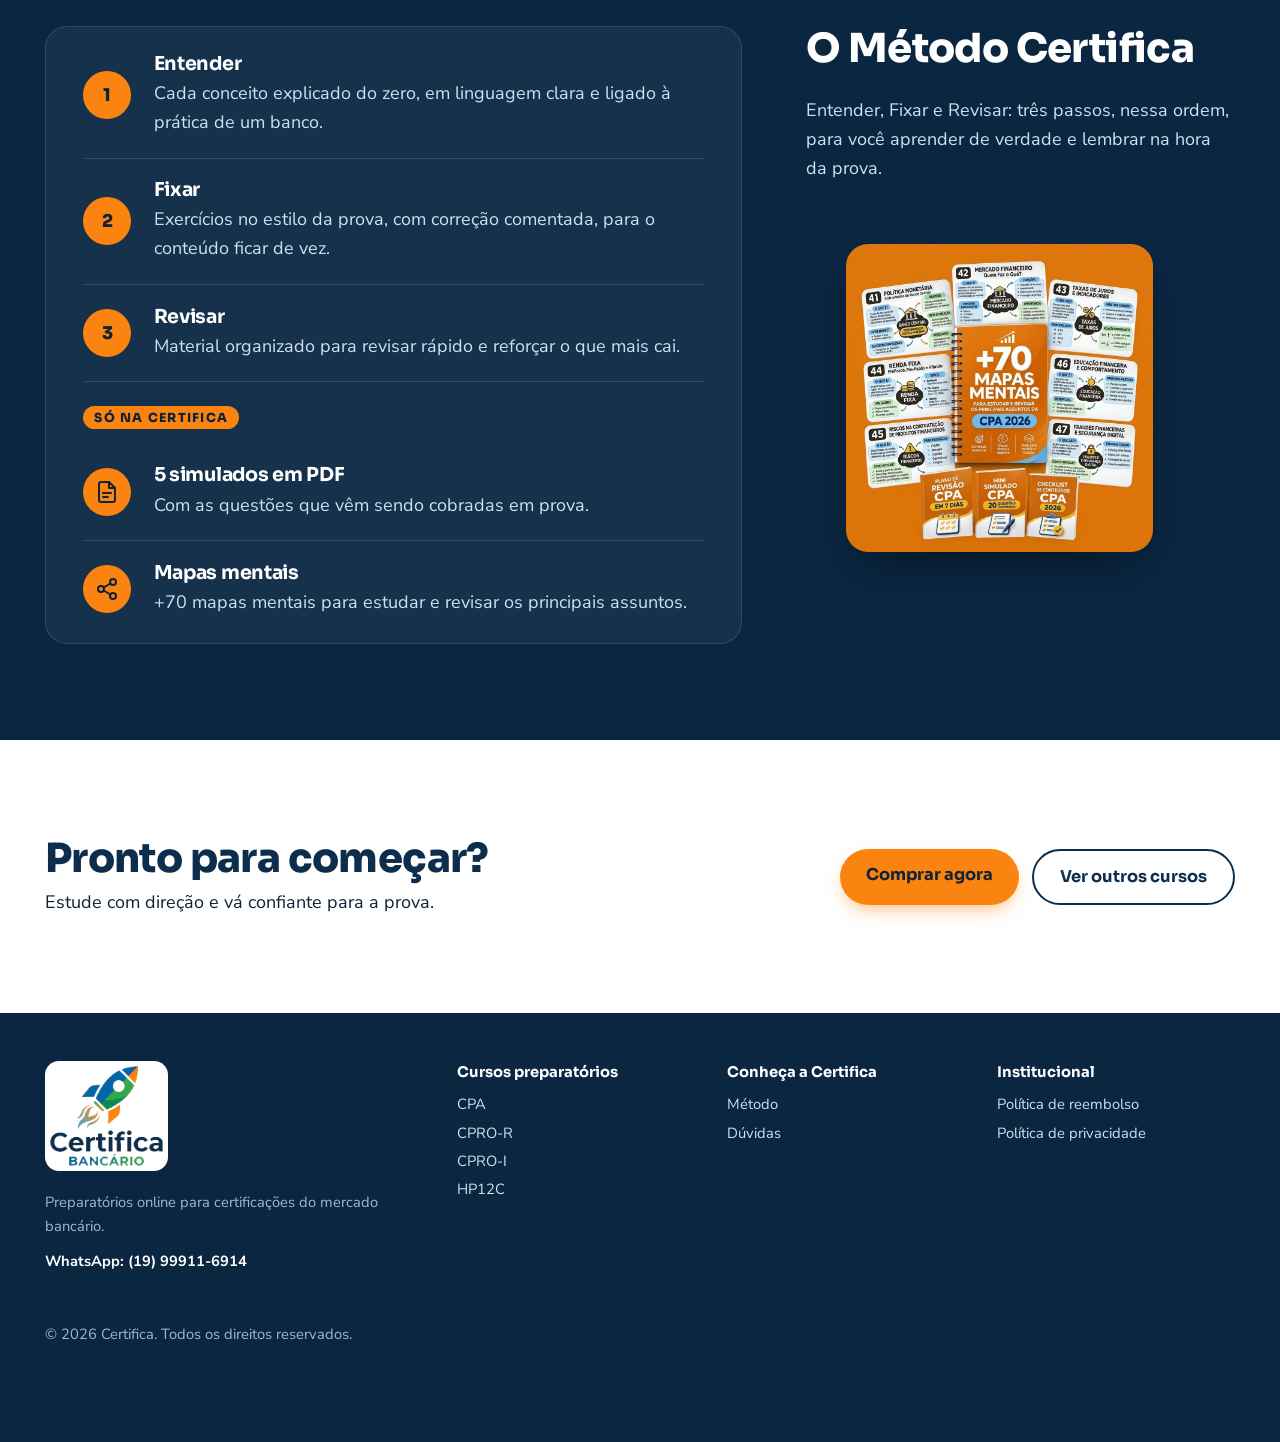
==== commit 834dd573: "updated files LandingPage and CoursesPages" ====
--- a/curso-cpa.html
+++ b/curso-cpa.html
@@ -20,12 +20,12 @@
 <section class="hero"><div class="wrap">
   <div><span class="badge">Curso preparatório</span><h1>Preparatório CPA</h1><p class="lead">A base para atuar em bancos e para as demais certificações. Aprenda do zero, sem precisar conhecer o mercado financeiro.</p>
     <div class="cta"><a class="btn buy" href="#">Comprar agora</a><a class="btn ghost" href="#conteudo">Ver o que você vai aprender</a></div></div>
-  <div class="card"><div class="sel logo"><img src="assets/selo-cpa.png" alt="Selo ANBIMA CPA" width="88" height="88"></div><div class="pr">12x R$ 00,00<small>ou R$ 000 no PIX</small></div>
-      <ul class="ck"><li>Curso preparatório CPA</li><li>Acesso por 0 meses</li><li>5 simulados em PDF + vídeos de resolução</li></ul>
+  <div class="card"><div class="sel logo"><img src="assets/selo-cpa.png" alt="Selo ANBIMA CPA" width="88" height="88"></div><div class="pr">Por R$ 49,90<small>de R$ 120,00</small></div>
+      <ul class="ck"><li>Curso preparatório CPA</li><li>Acesso por 6 meses</li><li>5 simulados em PDF + mapas mentais</li></ul>
       <p class="tg">Sua entrada no mercado financeiro</p><div class="btns"><a class="btn buy" href="#">Comprar agora</a></div></div>
 </div></section>
 <!-- CONTEÚDO: revise os tópicos para refletir o conteúdo real do curso -->
-<section id="conteudo"><div class="wrap"><div class="head"><div class="lbl">Conteúdo</div><h2>O que você vai aprender</h2></div><ul class="ck topics"><li>Sistema Financeiro Nacional e seus órgãos</li><li>Princípios de economia e finanças</li><li>Produtos de investimento e fundos</li><li>Matemática financeira aplicada</li><li>Ética e regulação</li></ul></div></section>
+<section id="conteudo"><div class="wrap"><div class="head"><div class="lbl">Conteúdo</div><h2>O que você vai aprender</h2></div><ul class="ck topics"><li>Estrutura e dinâmica do Sistema Financeiro Nacional</li><li>Produtos do mercado financeiro</li><li>Relacionamento com o cliente: Prospecção, atendimento e suporte</li><li>Inovação e desenvolvimento de mercado</li></ul></div></section>
 <section class="sky"><div class="wrap"><div class="head"><div class="lbl">Para quem é</div><h2>Este curso é para você se...</h2></div><div class="g3"><div class="lvl"><p>Quem está fora do mercado financeiro e quer entrar</p></div><div class="lvl"><p>Quem já atua em banco e precisa da certificação</p></div><div class="lvl"><p>Quem quer a base para a CPRO-R e a CPRO-I</p></div></div></div></section>
 <section class="dark metodo" id="metodo"><div class="wrap">
   <div class="head"><h2>O Método Certifica</h2><p>Entender, Fixar e Revisar: três passos, nessa ordem, para você aprender de verdade e lembrar na hora da prova.</p></div>
@@ -34,7 +34,7 @@
     <div class="mrow"><span class="pn">2</span><h3>Fixar</h3><p>Exercícios no estilo da prova, com correção comentada, para o conteúdo ficar de vez.</p></div>
     <div class="mrow"><span class="pn">3</span><h3>Revisar</h3><p>Material organizado para revisar rápido e reforçar o que mais cai.</p></div>
     <div class="mextra"><span class="tag">Só na Certifica</span></div>
-    <div class="mrow"><span class="pn"><svg viewBox="0 0 24 24" aria-hidden="true"><path d="M14 2H6a2 2 0 0 0-2 2v16a2 2 0 0 0 2 2h12a2 2 0 0 0 2-2V8z"/><path d="M14 2v6h6M8 13h8M8 17h5"/></svg></span><h3>5 simulados em PDF</h3><p>Com as questões que vêm sendo cobradas em prova, mais vídeos com a resolução de cada um.</p></div>
+    <div class="mrow"><span class="pn"><svg viewBox="0 0 24 24" aria-hidden="true"><path d="M14 2H6a2 2 0 0 0-2 2v16a2 2 0 0 0 2 2h12a2 2 0 0 0 2-2V8z"/><path d="M14 2v6h6M8 13h8M8 17h5"/></svg></span><h3>5 simulados em PDF</h3><p>Com as questões que vêm sendo cobradas em prova.</p></div>
     <div class="mrow"><span class="pn"><svg viewBox="0 0 24 24" aria-hidden="true"><circle cx="18" cy="5" r="3"/><circle cx="6" cy="12" r="3"/><circle cx="18" cy="19" r="3"/><path d="M8.6 13.5l6.8 4M15.4 6.5l-6.8 4"/></svg></span><h3>Mapas mentais</h3><p>+70 mapas mentais para estudar e revisar os principais assuntos.</p></div>
   </div>
   <figure class="mfig"><img src="assets/mapas-mentais.jpg" alt="+70 mapas mentais para a CPA 2026, com plano de revisão em 7 dias, mini simulado com 20 questões comentadas e checklist de conteúdos" width="1024" height="1028" loading="lazy"></figure>
--- a/style.css
+++ b/style.css
@@ -295,7 +295,7 @@
 .mrow h3{margin:0 0 .25rem;align-self:end;font-size:1.2rem;color:#fff}.mrow p{margin:0;align-self:start}
 .mextra{padding:1.2rem 0 .3rem;border-top:1px solid rgba(255,255,255,.12)}.mextra+.mrow{border-top:0}
 .mextra .tag{display:inline-block;background:var(--or);color:var(--ink);font:800 .78rem var(--h);letter-spacing:.1em;text-transform:uppercase;border-radius:999px;padding:.3em .9em}
-.mfig{margin:1}.mfig img{display:block;width:100%;height:auto;border-radius:22px;box-shadow:0 20px 50px -20px rgba(0,0,0,.6)}
+.mfig{margin:1}.mfig img{display:block;width:88%;height:auto;border-radius:22px;box-shadow:0 20px 50px -20px rgba(0,0,0,.6)}
 @media (max-width:560px){.mrow{column-gap:1rem}.mrow .pn{width:42px;height:42px}}
 @media (min-width:861px){
   .metodo .wrap{display:grid;grid-template-columns:1.3fr .8fr;grid-template-rows:auto 1fr;gap:1.6rem 4rem;align-items:start}
@@ -304,3 +304,11 @@
   .metodo .mfig{grid-column:2;grid-row:2}
 }
 @media (max-width:860px){.mfig{margin-top:1.6rem}}
+
+/* ===== v1.9: faixa de oferta no topo ===== */
+.promo{text-align:center}
+.promo-top{display:flex;align-items:center;justify-content:center;gap:.6rem;background:var(--in);color:#fff;padding:clamp(.7rem,1.6vw,1rem) 1rem;font:800 clamp(.82rem,2.1vw,1.3rem)/1.25 var(--h);letter-spacing:.03em;text-transform:uppercase}
+.promo-top svg{flex:none;width:1.2em;height:1.2em;fill:#FFC83D}
+.promo-sub{background:linear-gradient(110deg,#fbfaf7,#fdf6e3);color:var(--in);padding:clamp(.9rem,2.2vw,1.5rem) 1rem;font:800 clamp(.75rem,1.9vw,1.2rem)/1.5 var(--h);letter-spacing:.12em;text-transform:uppercase}
+.promo-sub span{display:inline-flex;align-items:center;justify-content:center;gap:.7rem;max-width:1100px}
+.promo-sub i{flex:none;width:.7em;height:.7em;border-radius:50%;background:#D9A82B}
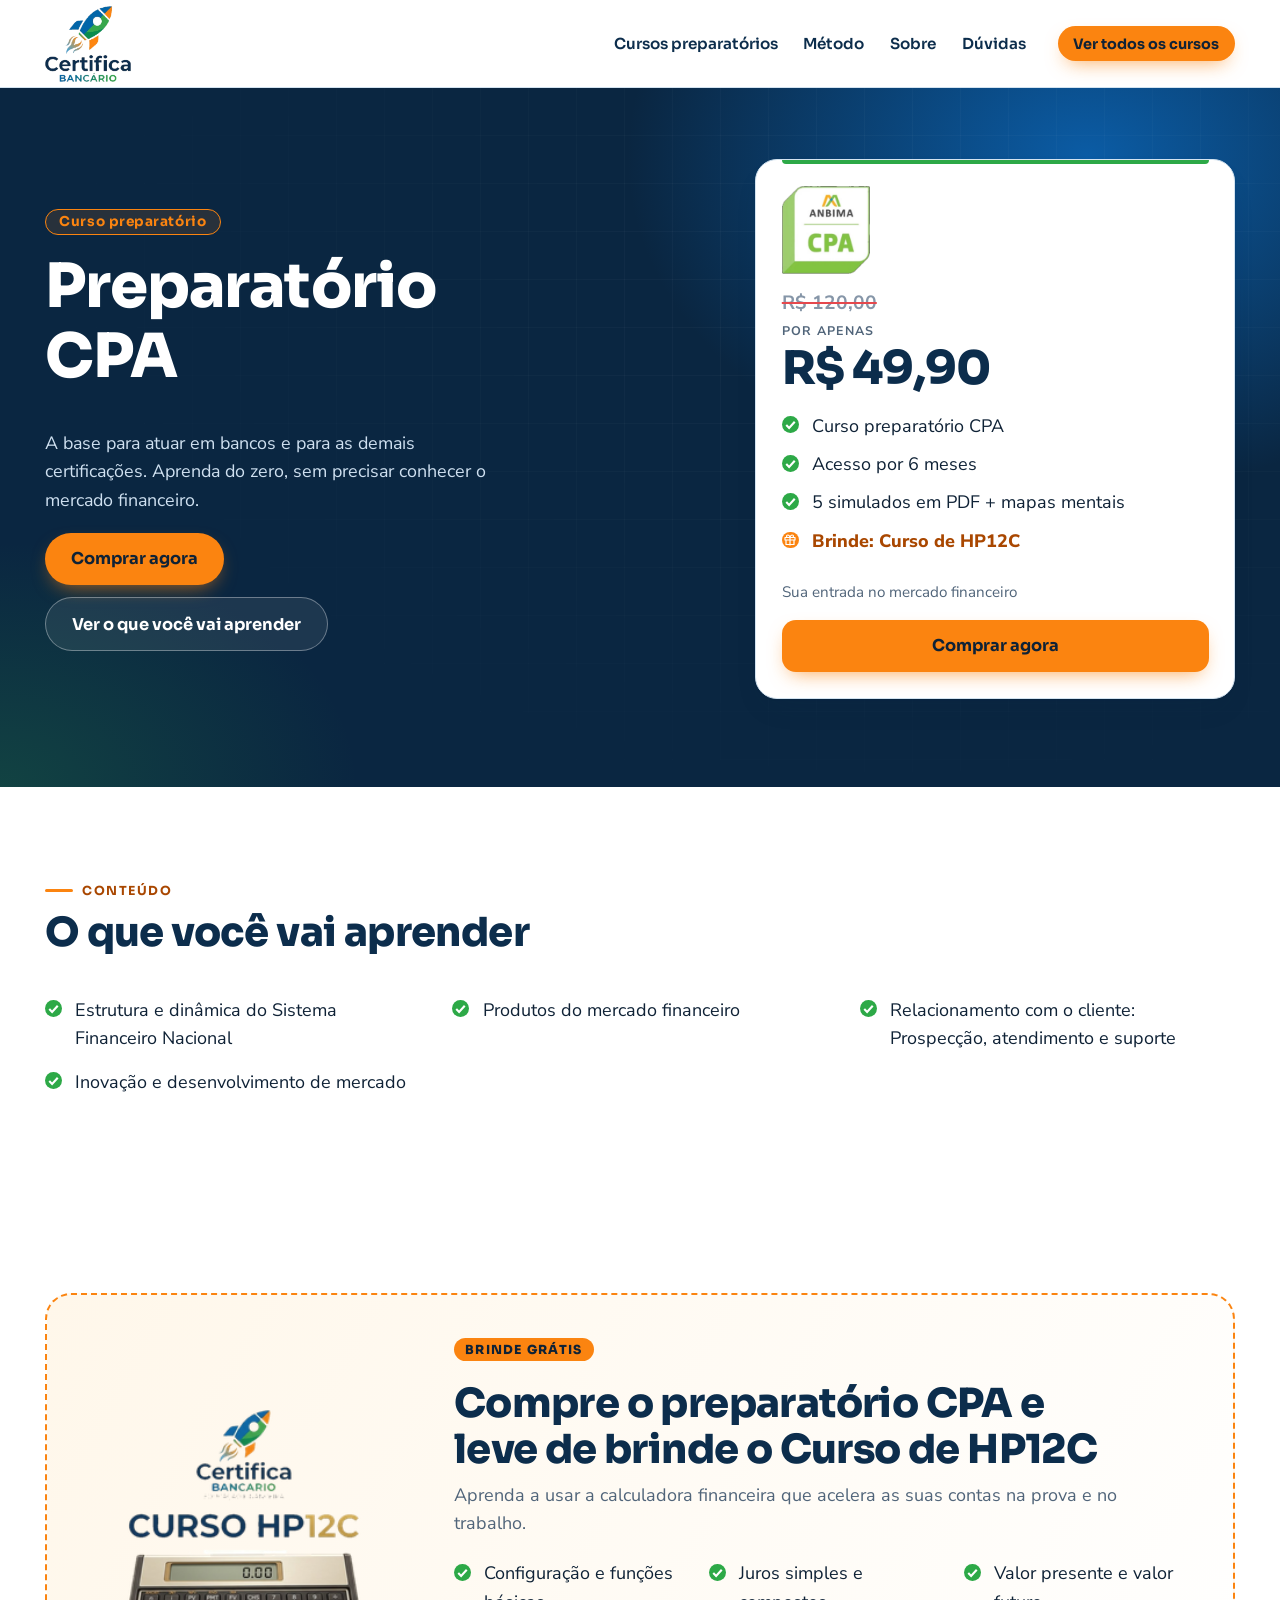
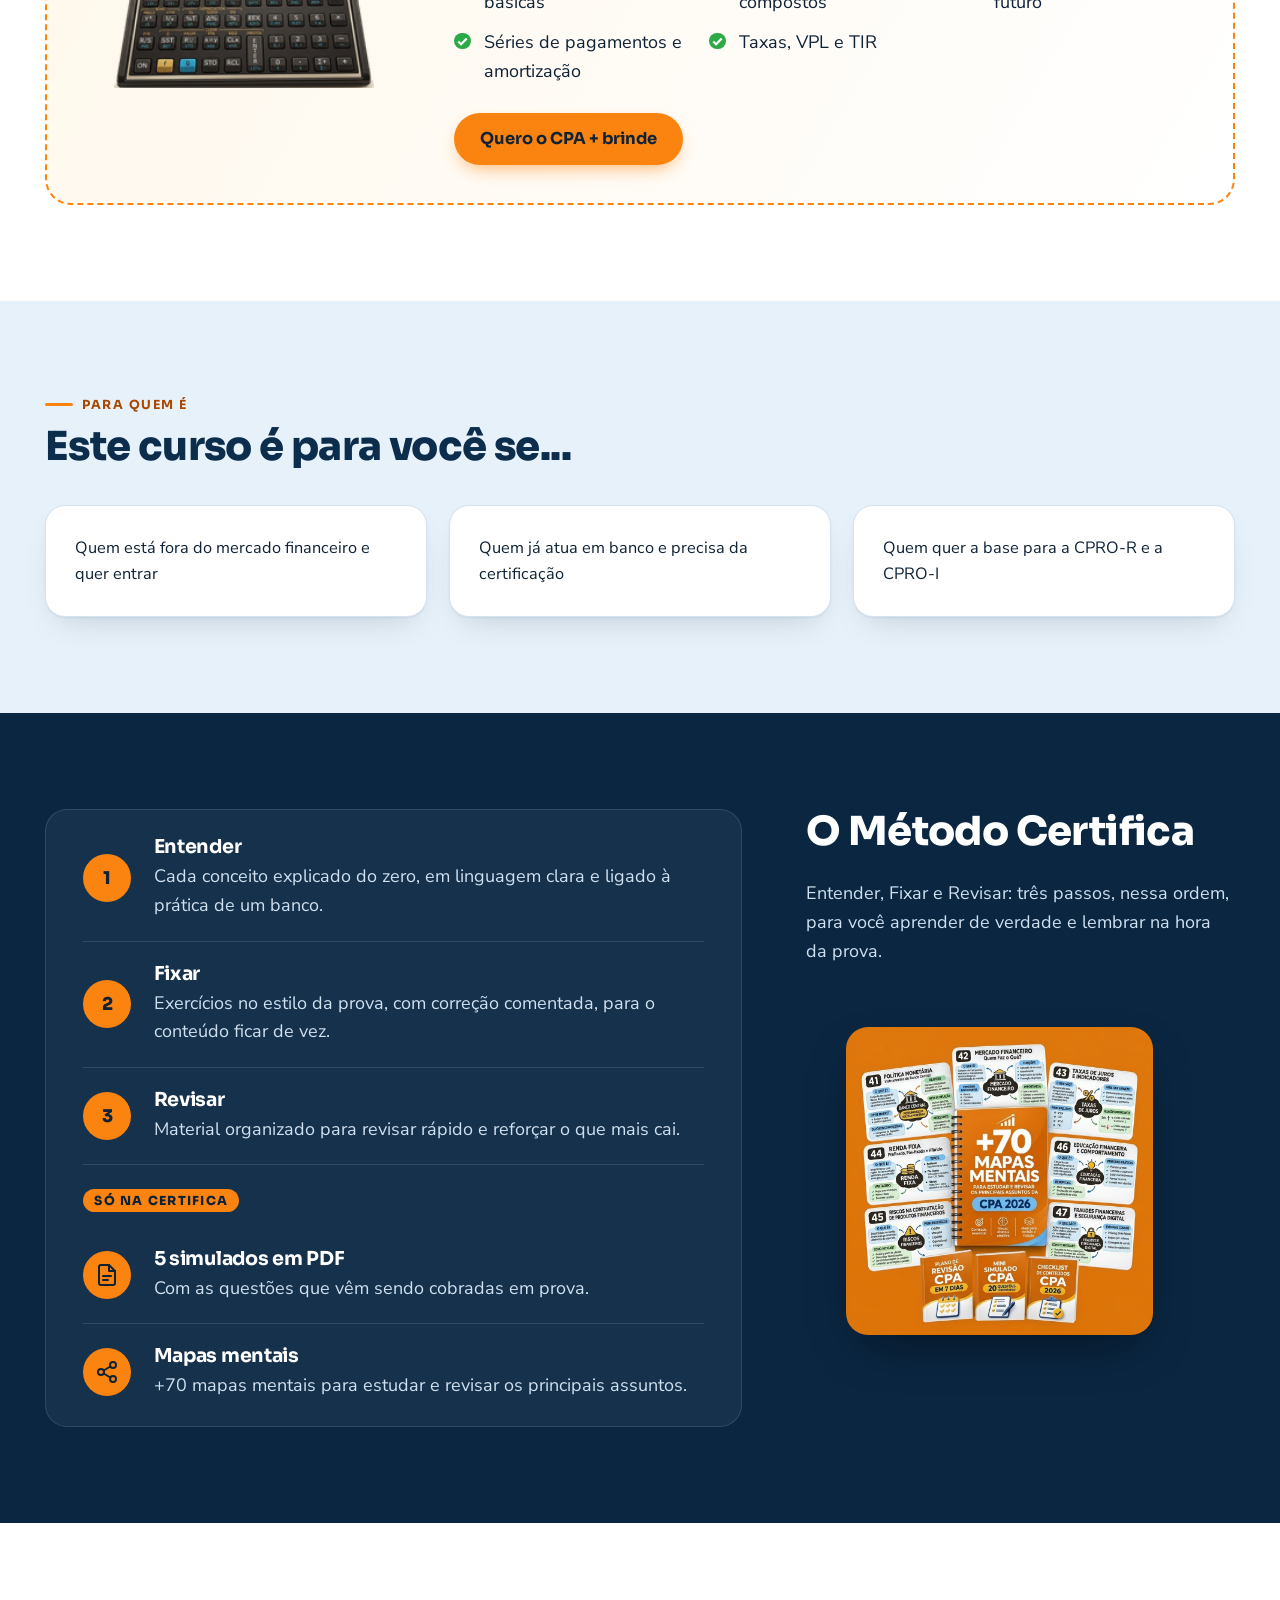
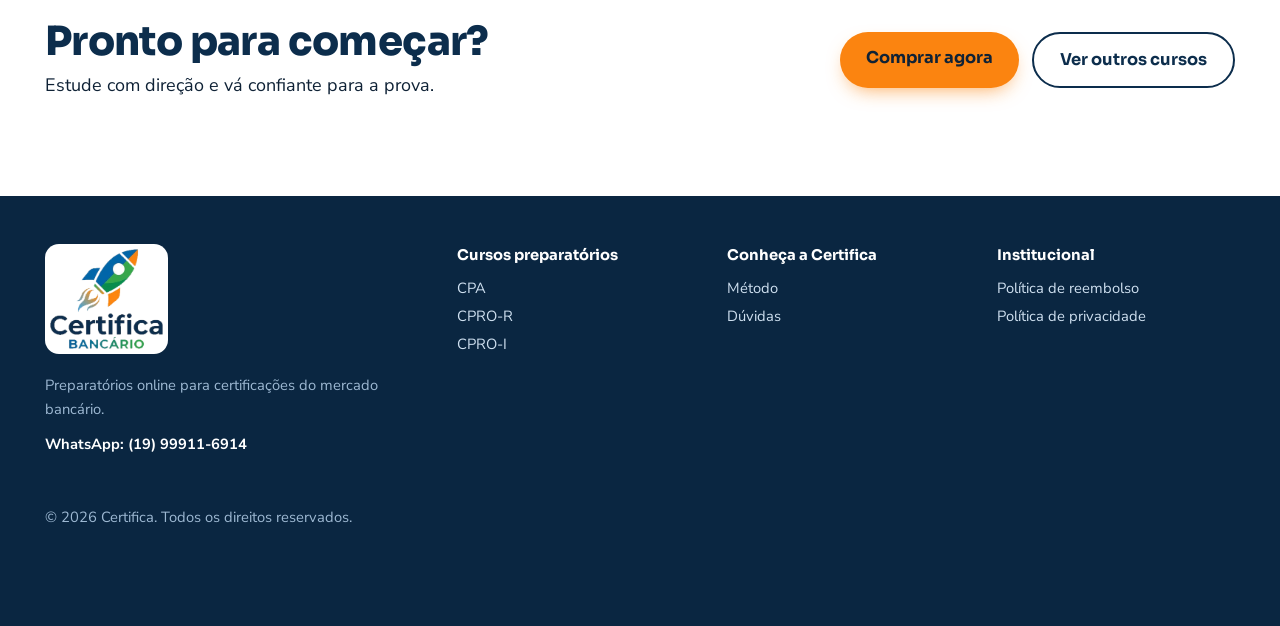
==== commit afce1ef1: "updated landingpage files" ====
--- a/curso-cpa.html
+++ b/curso-cpa.html
@@ -19,13 +19,24 @@
 <main id="topo">
 <section class="hero"><div class="wrap">
   <div><span class="badge">Curso preparatório</span><h1>Preparatório CPA</h1><p class="lead">A base para atuar em bancos e para as demais certificações. Aprenda do zero, sem precisar conhecer o mercado financeiro.</p>
-    <div class="cta"><a class="btn buy" href="#">Comprar agora</a><a class="btn ghost" href="#conteudo">Ver o que você vai aprender</a></div></div>
-  <div class="card"><div class="sel logo"><img src="assets/selo-cpa.png" alt="Selo ANBIMA CPA" width="88" height="88"></div><div class="pr">Por R$ 49,90<small>de R$ 120,00</small></div>
-      <ul class="ck"><li>Curso preparatório CPA</li><li>Acesso por 6 meses</li><li>5 simulados em PDF + mapas mentais</li></ul>
-      <p class="tg">Sua entrada no mercado financeiro</p><div class="btns"><a class="btn buy" href="#">Comprar agora</a></div></div>
+    <div class="cta"><a class="btn buy" data-curso="cpa" href="#">Comprar agora</a><a class="btn ghost" href="#conteudo">Ver o que você vai aprender</a></div></div>
+  <div class="card"><div class="sel logo"><img src="assets/selo-cpa.png" alt="Selo ANBIMA CPA" width="88" height="88"></div><div class="pr"><del>R$ 120,00</del><span class="now"><small>Por apenas</small>R$ 49,90</span></div>
+      <ul class="ck"><li>Curso preparatório CPA</li><li>Acesso por 6 meses</li><li>5 simulados em PDF + mapas mentais</li><li class="gift">Brinde: Curso de HP12C</li></ul>
+      <p class="tg">Sua entrada no mercado financeiro</p><div class="btns"><a class="btn buy" data-curso="cpa" href="#">Comprar agora</a></div></div>
 </div></section>
 <!-- CONTEÚDO: revise os tópicos para refletir o conteúdo real do curso -->
 <section id="conteudo"><div class="wrap"><div class="head"><div class="lbl">Conteúdo</div><h2>O que você vai aprender</h2></div><ul class="ck topics"><li>Estrutura e dinâmica do Sistema Financeiro Nacional</li><li>Produtos do mercado financeiro</li><li>Relacionamento com o cliente: Prospecção, atendimento e suporte</li><li>Inovação e desenvolvimento de mercado</li></ul></div></section>
+<!-- BRINDE: curso de HP12C que vai de presente na compra. Revise os tópicos -->
+<section class="brinde"><div class="wrap"><div class="gift-box">
+  <img src="assets/selo-hp12c.png" alt="Brinde: Curso HP12C | Certifica Bancário" width="224" height="240" loading="lazy">
+  <div>
+    <span class="tag">Brinde grátis</span>
+    <h2>Compre o preparatório CPA e leve de brinde o Curso de HP12C</h2>
+    <p>Aprenda a usar a calculadora financeira que acelera as suas contas na prova e no trabalho.</p>
+    <ul class="ck topics"><li>Configuração e funções básicas</li><li>Juros simples e compostos</li><li>Valor presente e valor futuro</li><li>Séries de pagamentos e amortização</li><li>Taxas, VPL e TIR</li></ul>
+    <a class="btn buy" data-curso="cpa" href="#">Quero o CPA + brinde</a>
+  </div>
+</div></div></section>
 <section class="sky"><div class="wrap"><div class="head"><div class="lbl">Para quem é</div><h2>Este curso é para você se...</h2></div><div class="g3"><div class="lvl"><p>Quem está fora do mercado financeiro e quer entrar</p></div><div class="lvl"><p>Quem já atua em banco e precisa da certificação</p></div><div class="lvl"><p>Quem quer a base para a CPRO-R e a CPRO-I</p></div></div></div></section>
 <section class="dark metodo" id="metodo"><div class="wrap">
   <div class="head"><h2>O Método Certifica</h2><p>Entender, Fixar e Revisar: três passos, nessa ordem, para você aprender de verdade e lembrar na hora da prova.</p></div>
@@ -39,15 +50,15 @@
   </div>
   <figure class="mfig"><img src="assets/mapas-mentais.jpg" alt="+70 mapas mentais para a CPA 2026, com plano de revisão em 7 dias, mini simulado com 20 questões comentadas e checklist de conteúdos" width="1024" height="1028" loading="lazy"></figure>
 </div></section>
-<section><div class="wrap cta-band"><div><h2>Pronto para começar?</h2><p>Estude com direção e vá confiante para a prova.</p></div><div class="cta"><a class="btn buy" href="#">Comprar agora</a><a class="btn line" href="index.html#preparatorios">Ver outros cursos</a></div></div></section>
+<section><div class="wrap cta-band"><div><h2>Pronto para começar?</h2><p>Estude com direção e vá confiante para a prova.</p></div><div class="cta"><a class="btn buy" data-curso="cpa" href="#">Comprar agora</a><a class="btn line" href="index.html#preparatorios">Ver outros cursos</a></div></div></section>
 </main>
 <footer class="site"><div class="wrap"><div class="cols">
   <div><span class="plate"><img src="assets/logo.png" alt="Certifica Bancário" height="100" width="114"></span><p>Preparatórios online para certificações do mercado bancário.<a class="wpp" href="#" target="_blank" rel="noopener">WhatsApp: (19) 99911-6914</a><!-- Adicione razão social, CNPJ, endereço e e-mail de contato --></p></div>
-  <div><strong>Cursos preparatórios</strong><a href="index.html#preparatorios">CPA</a><a href="index.html#preparatorios">CPRO-R</a><a href="index.html#preparatorios">CPRO-I</a><a href="index.html#preparatorios">HP12C</a></div>
+  <div><strong>Cursos preparatórios</strong><a href="index.html#preparatorios">CPA</a><a href="index.html#preparatorios">CPRO-R</a><a href="index.html#preparatorios">CPRO-I</a></div>
   <div><strong>Conheça a Certifica</strong><a href="index.html#metodo">Método</a><a href="index.html#faq">Dúvidas</a></div>
   <div><strong>Institucional</strong><a href="#">Política de reembolso</a><a href="#">Política de privacidade</a></div>
 </div><p style="margin:2rem 0 0">© <span id="y"></span> Certifica. Todos os direitos reservados.</p></div></footer>
-<div class="bar"><a class="btn" data-buy href="#">Comprar este curso</a></div>
+<div class="bar"><a class="btn" data-curso="cpa" href="#">Comprar este curso</a></div>
 <script src="script.js"></script>
 </body>
 </html>
--- a/style.css
+++ b/style.css
@@ -312,3 +312,20 @@
 .promo-sub{background:linear-gradient(110deg,#fbfaf7,#fdf6e3);color:var(--in);padding:clamp(.9rem,2.2vw,1.5rem) 1rem;font:800 clamp(.75rem,1.9vw,1.2rem)/1.5 var(--h);letter-spacing:.12em;text-transform:uppercase}
 .promo-sub span{display:inline-flex;align-items:center;justify-content:center;gap:.7rem;max-width:1100px}
 .promo-sub i{flex:none;width:.7em;height:.7em;border-radius:50%;background:#D9A82B}
+
+/* ===== v2.2: preços promocionais e brinde HP12C ===== */
+.card .pr{display:flex;flex-direction:column;gap:.15rem;font:inherit;line-height:1}
+.card .pr del{font:700 1.2rem var(--b);color:#8696a8;text-decoration:line-through;text-decoration-color:#E5484D;text-decoration-thickness:2px}
+.card .pr .now{font:800 clamp(2.5rem,3.6vw,3.2rem)/1 var(--h);color:var(--in);letter-spacing:-.02em;margin-bottom:1rem}
+.card .pr .now small{display:block;font:700 .78rem var(--b);letter-spacing:.1em;text-transform:uppercase;color:var(--mute);margin:.25rem 0 .35rem}
+ul.ck li.gift{font-weight:800;color:var(--ord)}
+ul.ck li.gift::before{background:var(--or) url("data:image/svg+xml,%3Csvg xmlns='http://www.w3.org/2000/svg' viewBox='0 0 24 24' fill='none' stroke='white' stroke-width='2.4' stroke-linecap='round' stroke-linejoin='round'%3E%3Cpath d='M20 12v9H4v-9M2 7h20v5H2zM12 22V7M12 7H7.5a2.5 2.5 0 1 1 0-5C11 2 12 7 12 7zM12 7h4.5a2.5 2.5 0 1 0 0-5C13 2 12 7 12 7z'/%3E%3C/svg%3E") center/70% no-repeat}
+.brinde .tag,.gift-strip .tag{display:inline-block;background:var(--or);color:var(--ink);font:800 .78rem var(--h);letter-spacing:.1em;text-transform:uppercase;border-radius:999px;padding:.3em .9em}
+.gift-strip{display:flex;align-items:center;gap:1.4rem;margin-top:1.6rem;padding:1.2rem 1.6rem;border:2px dashed var(--or);border-radius:22px;background:linear-gradient(120deg,#fff7ea,#fff)}
+.gift-strip img{flex:none;width:112px;height:auto}
+.gift-strip h3{margin:.45rem 0 .3rem;font-size:1.25rem;color:var(--in)}.gift-strip p{margin:0;color:var(--mute)}
+.gift-box{display:grid;grid-template-columns:minmax(200px,.6fr) 1.4fr;gap:2rem clamp(1.5rem,4vw,3.5rem);align-items:center;padding:clamp(1.4rem,3vw,2.6rem);border:2px dashed var(--or);border-radius:26px;background:linear-gradient(120deg,#fff7ea,#fff)}
+.gift-box img{width:min(100%,260px);height:auto;justify-self:center}
+.gift-box h2{margin:.6rem 0 .5rem}.gift-box p{margin:0 0 1rem;color:var(--mute)}
+.brinde .topics{grid-template-columns:repeat(auto-fit,minmax(230px,1fr));gap:.1rem 1.5rem;margin-bottom:1.4rem}
+@media (max-width:700px){.gift-box{grid-template-columns:1fr}.gift-strip{flex-direction:column;align-items:flex-start}}
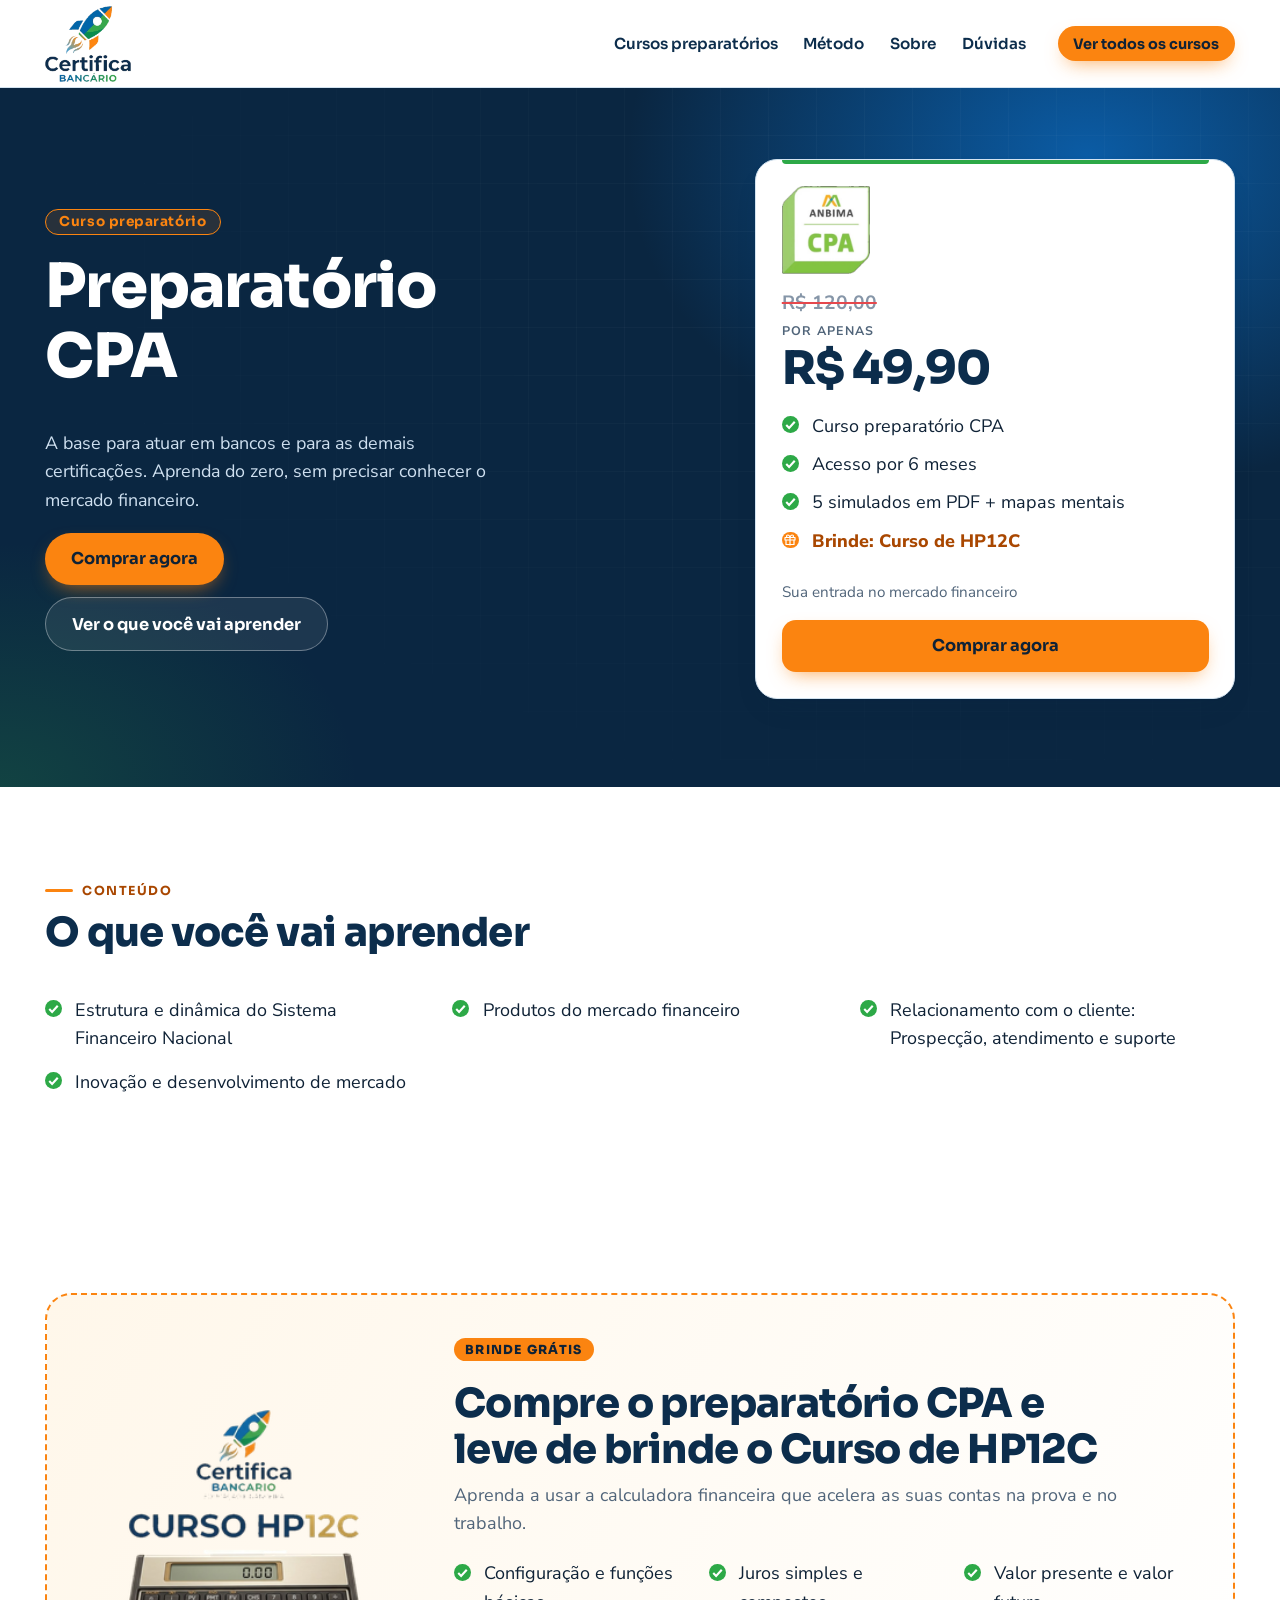
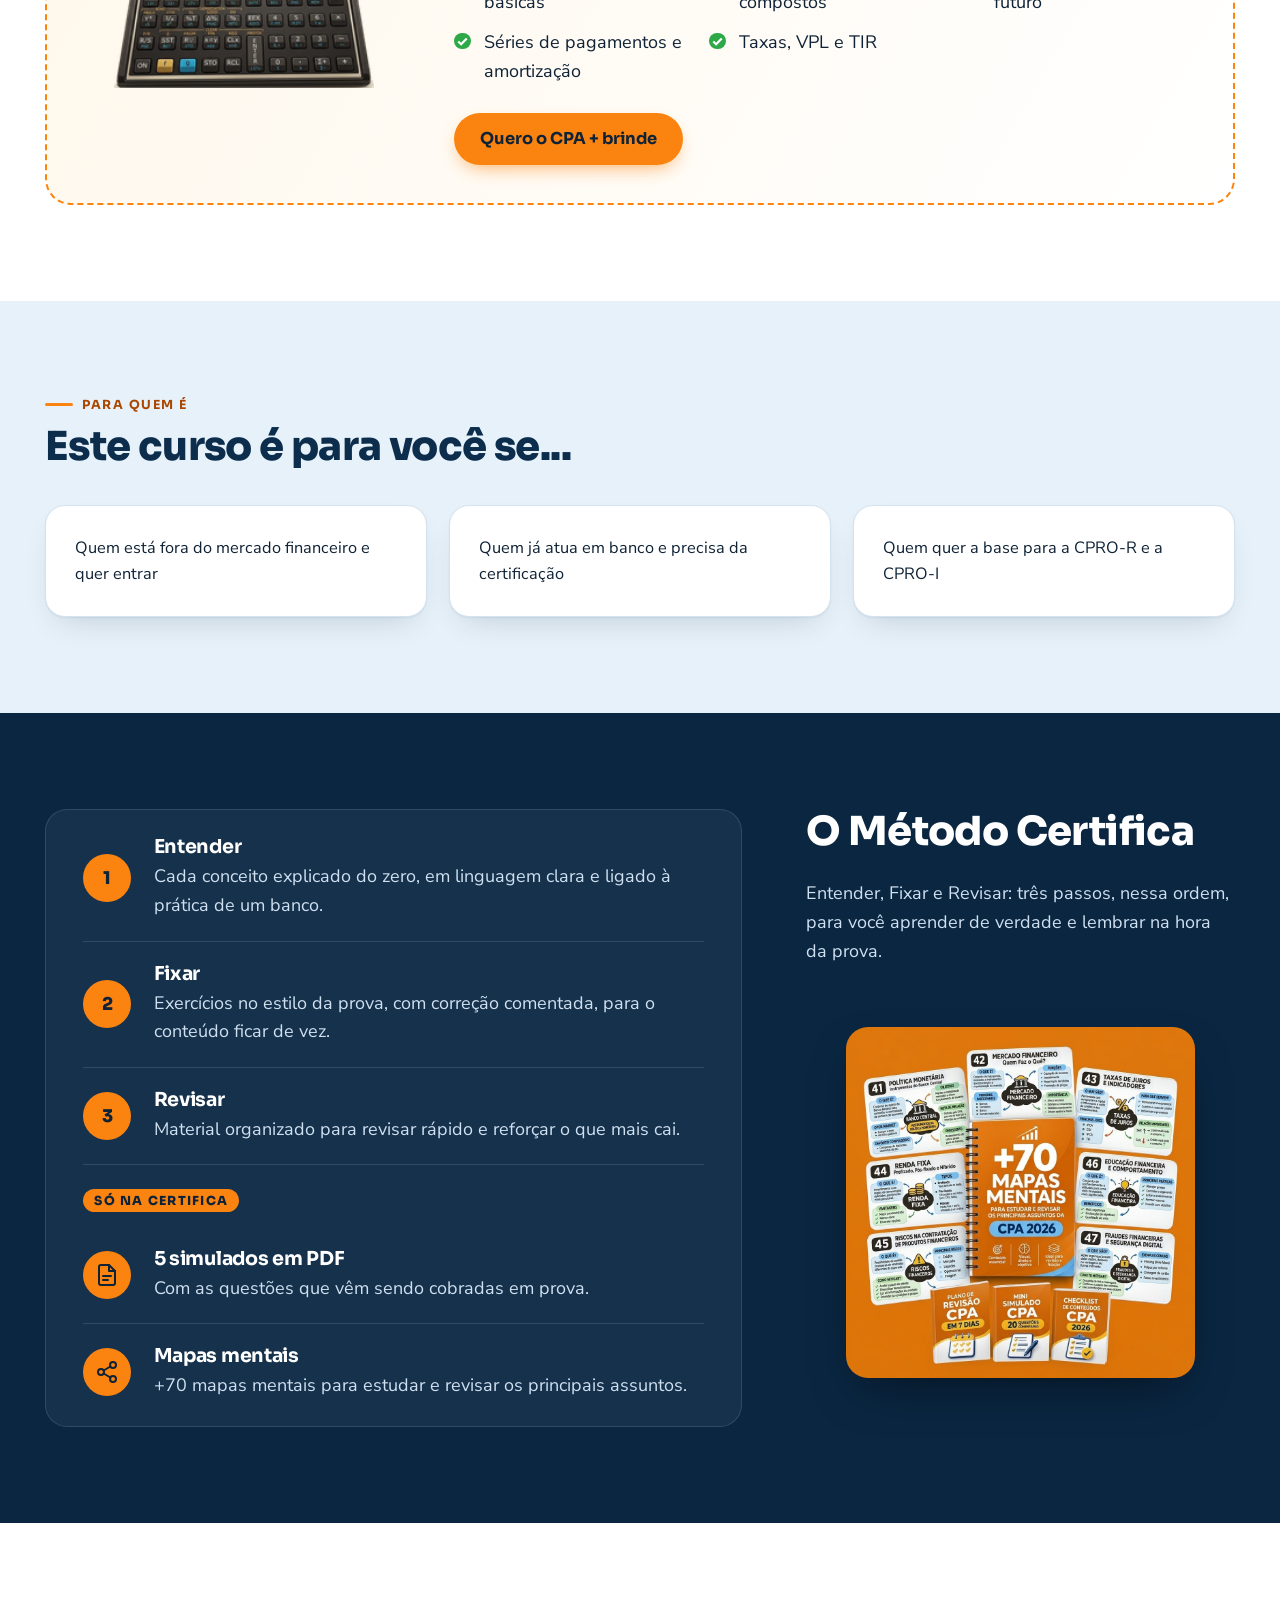
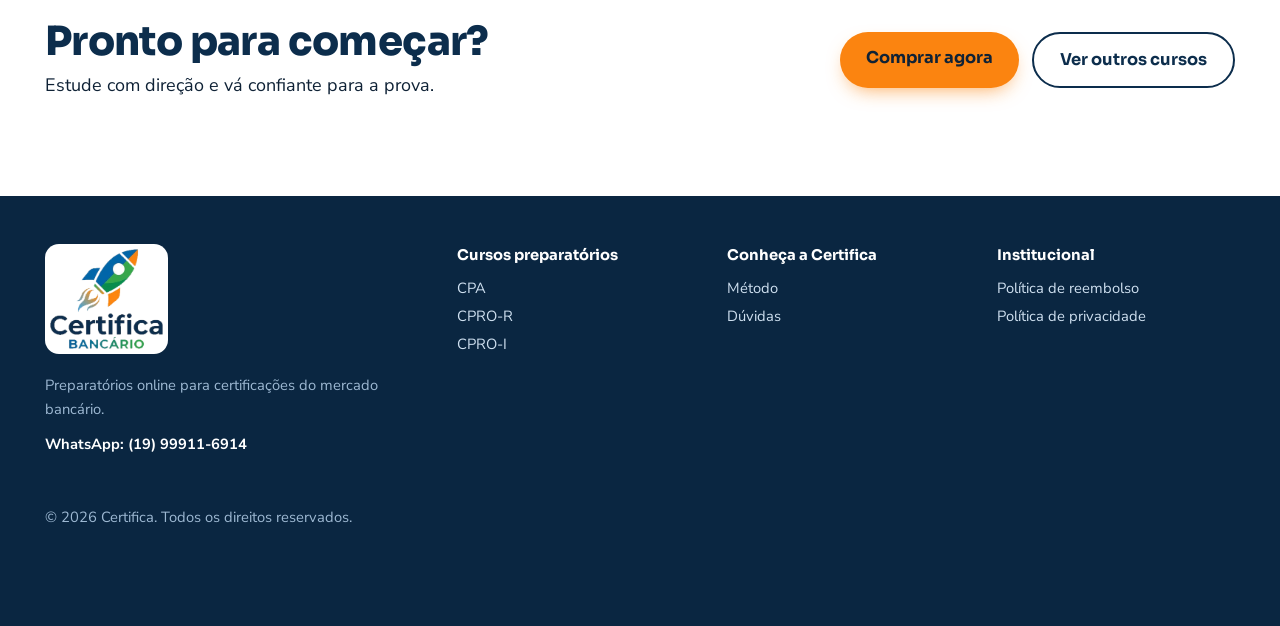
==== commit 7d142f9e: "updated files certifica" ====
--- a/curso-cpa.html
+++ b/curso-cpa.html
@@ -53,7 +53,7 @@
 <section><div class="wrap cta-band"><div><h2>Pronto para começar?</h2><p>Estude com direção e vá confiante para a prova.</p></div><div class="cta"><a class="btn buy" data-curso="cpa" href="#">Comprar agora</a><a class="btn line" href="index.html#preparatorios">Ver outros cursos</a></div></div></section>
 </main>
 <footer class="site"><div class="wrap"><div class="cols">
-  <div><span class="plate"><img src="assets/logo.png" alt="Certifica Bancário" height="100" width="114"></span><p>Preparatórios online para certificações do mercado bancário.<a class="wpp" href="#" target="_blank" rel="noopener">WhatsApp: (19) 99911-6914</a><!-- Adicione razão social, CNPJ, endereço e e-mail de contato --></p></div>
+  <div><span class="plate"><img src="assets/logo.png" alt="Certifica Bancário" height="100" width="114"></span><p>Preparatórios online para certificações do mercado bancário.<a class="wpp" href="#">WhatsApp: (19) 99911-6914</a><!-- Adicione razão social, CNPJ, endereço e e-mail de contato --></p></div>
   <div><strong>Cursos preparatórios</strong><a href="index.html#preparatorios">CPA</a><a href="index.html#preparatorios">CPRO-R</a><a href="index.html#preparatorios">CPRO-I</a></div>
   <div><strong>Conheça a Certifica</strong><a href="index.html#metodo">Método</a><a href="index.html#faq">Dúvidas</a></div>
   <div><strong>Institucional</strong><a href="#">Política de reembolso</a><a href="#">Política de privacidade</a></div>
--- a/style.css
+++ b/style.css
@@ -295,7 +295,7 @@
 .mrow h3{margin:0 0 .25rem;align-self:end;font-size:1.2rem;color:#fff}.mrow p{margin:0;align-self:start}
 .mextra{padding:1.2rem 0 .3rem;border-top:1px solid rgba(255,255,255,.12)}.mextra+.mrow{border-top:0}
 .mextra .tag{display:inline-block;background:var(--or);color:var(--ink);font:800 .78rem var(--h);letter-spacing:.1em;text-transform:uppercase;border-radius:999px;padding:.3em .9em}
-.mfig{margin:1}.mfig img{display:block;width:88%;height:auto;border-radius:22px;box-shadow:0 20px 50px -20px rgba(0,0,0,.6)}
+.mfig{margin:1}.mfig img{display:block;width:100%;height:auto;border-radius:22px;box-shadow:0 20px 50px -20px rgba(0,0,0,.6)}
 @media (max-width:560px){.mrow{column-gap:1rem}.mrow .pn{width:42px;height:42px}}
 @media (min-width:861px){
   .metodo .wrap{display:grid;grid-template-columns:1.3fr .8fr;grid-template-rows:auto 1fr;gap:1.6rem 4rem;align-items:start}
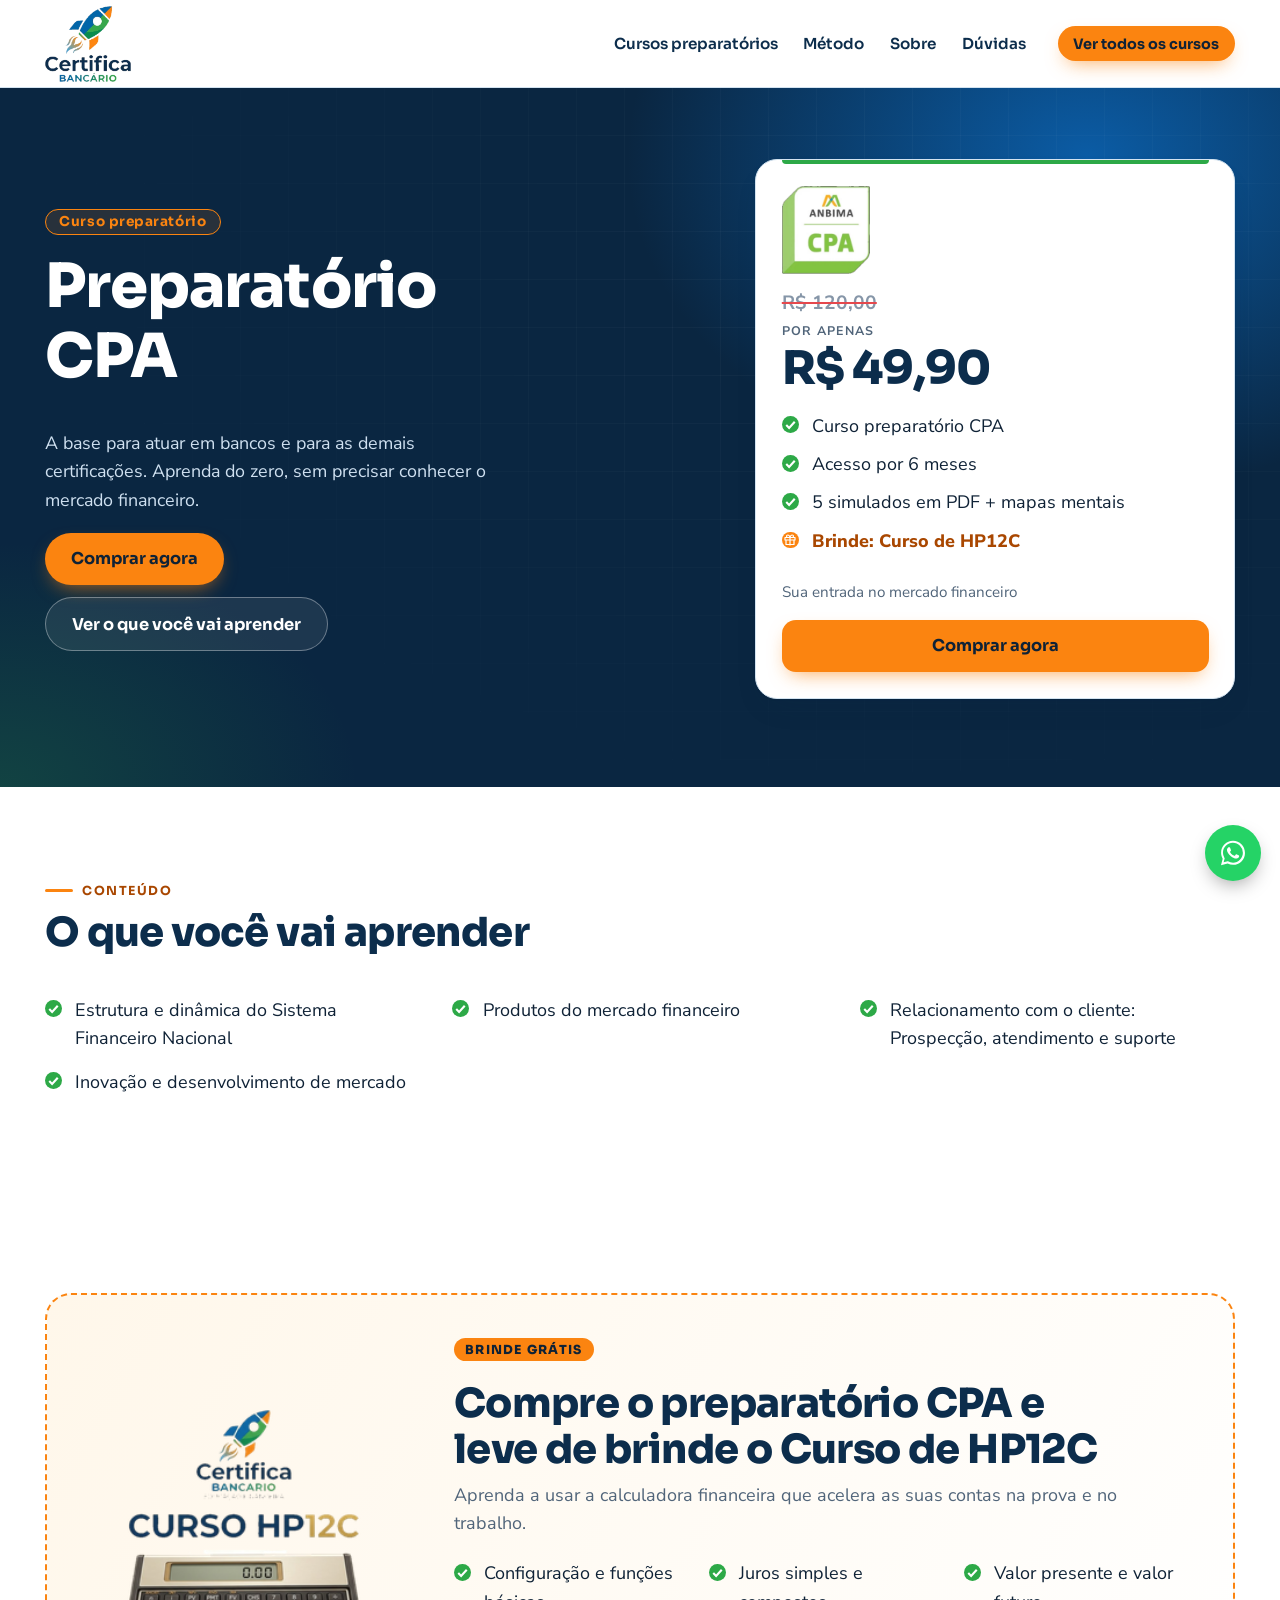
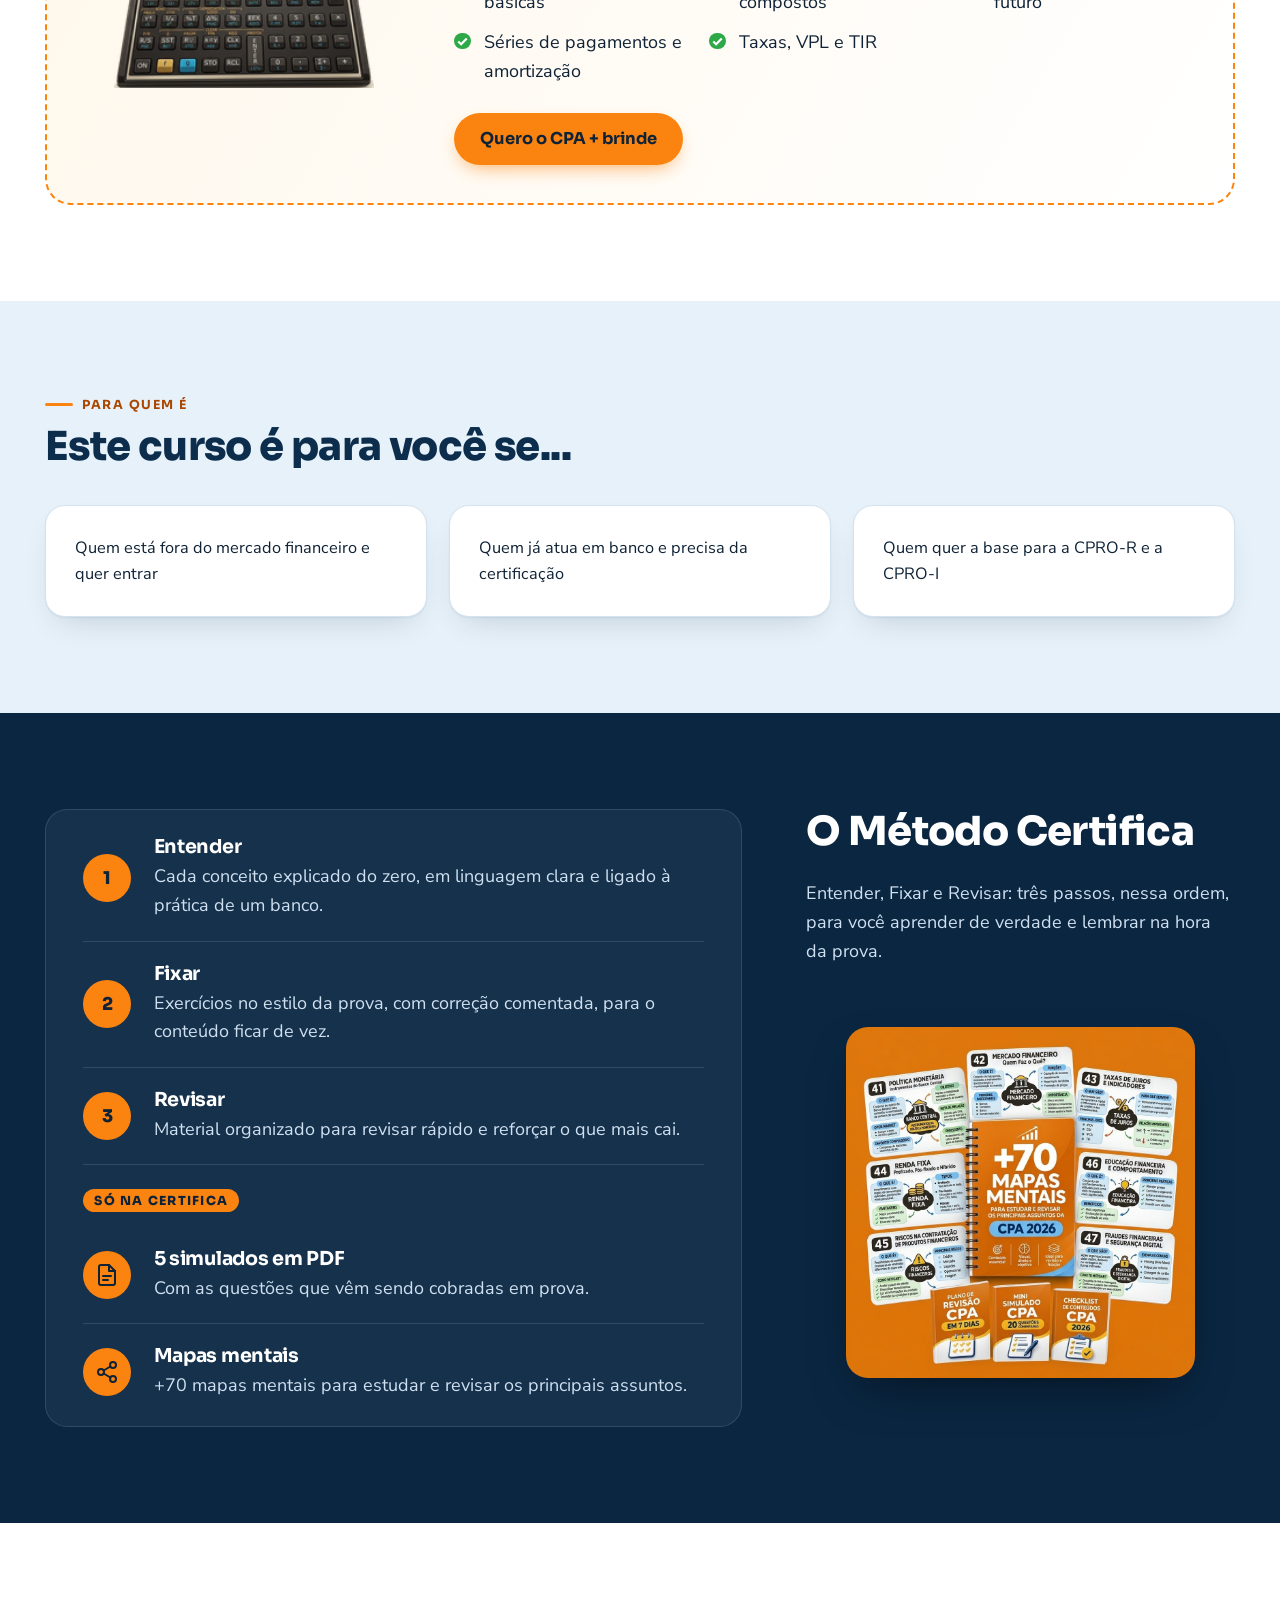
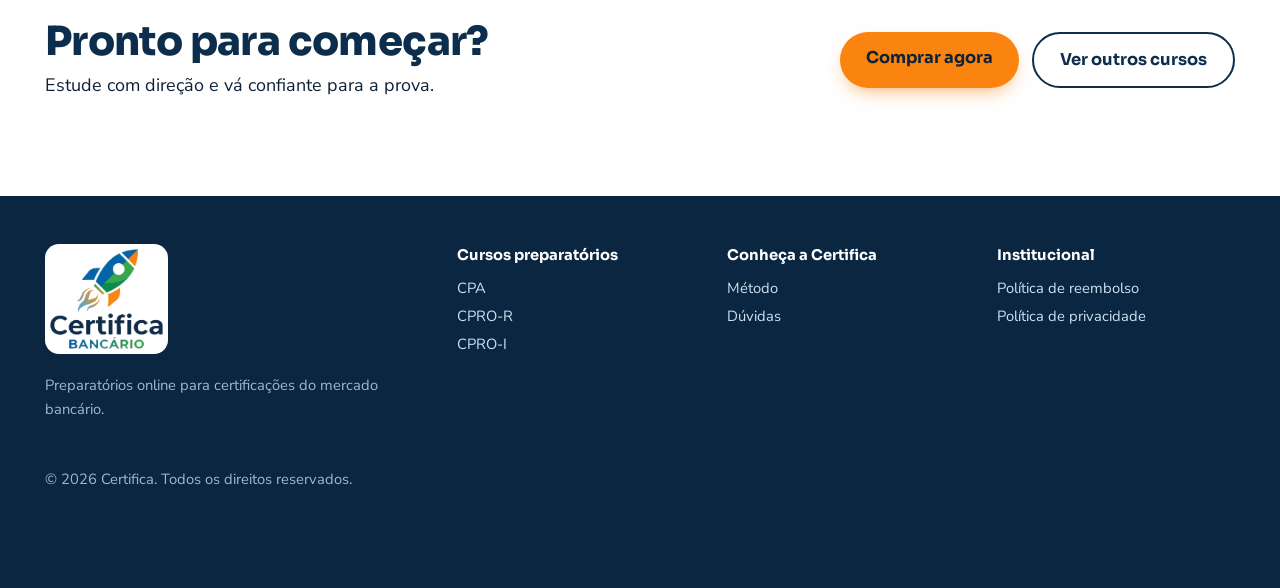
==== commit c5aa4308: "updated landingpage files" ====
--- a/curso-cpa.html
+++ b/curso-cpa.html
@@ -53,11 +53,12 @@
 <section><div class="wrap cta-band"><div><h2>Pronto para começar?</h2><p>Estude com direção e vá confiante para a prova.</p></div><div class="cta"><a class="btn buy" data-curso="cpa" href="#">Comprar agora</a><a class="btn line" href="index.html#preparatorios">Ver outros cursos</a></div></div></section>
 </main>
 <footer class="site"><div class="wrap"><div class="cols">
-  <div><span class="plate"><img src="assets/logo.png" alt="Certifica Bancário" height="100" width="114"></span><p>Preparatórios online para certificações do mercado bancário.<a class="wpp" href="#">WhatsApp: (19) 99911-6914</a><!-- Adicione razão social, CNPJ, endereço e e-mail de contato --></p></div>
+  <div><span class="plate"><img src="assets/logo.png" alt="Certifica Bancário" height="100" width="114"></span><p>Preparatórios online para certificações do mercado bancário.<!-- Adicione razão social, CNPJ, endereço e e-mail de contato --></p></div>
   <div><strong>Cursos preparatórios</strong><a href="index.html#preparatorios">CPA</a><a href="index.html#preparatorios">CPRO-R</a><a href="index.html#preparatorios">CPRO-I</a></div>
   <div><strong>Conheça a Certifica</strong><a href="index.html#metodo">Método</a><a href="index.html#faq">Dúvidas</a></div>
   <div><strong>Institucional</strong><a href="#">Política de reembolso</a><a href="#">Política de privacidade</a></div>
 </div><p style="margin:2rem 0 0">© <span id="y"></span> Certifica. Todos os direitos reservados.</p></div></footer>
+<a class="wpp wpp-float" href="#" target="_blank" rel="noopener noreferrer" aria-label="Fale conosco no WhatsApp" title="Fale conosco no WhatsApp"><svg viewBox="0 0 32 32" width="30" height="30" aria-hidden="true" focusable="false"><path fill="#fff" d="M16.04 3C9 3 3.3 8.7 3.3 15.7c0 2.25.59 4.45 1.71 6.38L3.2 29l7.09-1.86a12.7 12.7 0 0 0 5.75 1.46h.01c7.03 0 12.74-5.7 12.74-12.71C28.79 8.7 23.07 3 16.04 3Zm0 23.4h-.01a10.6 10.6 0 0 1-5.4-1.48l-.39-.23-4.2 1.1 1.12-4.1-.25-.42a10.56 10.56 0 0 1-1.62-5.6c0-5.86 4.77-10.62 10.64-10.62 2.84 0 5.5 1.1 7.5 3.11a10.55 10.55 0 0 1 3.1 7.52c0 5.86-4.77 10.62-10.49 10.62Zm5.83-7.95c-.32-.16-1.89-.93-2.18-1.04-.29-.11-.5-.16-.72.16-.21.32-.82 1.04-1 1.25-.19.21-.37.24-.69.08-.32-.16-1.35-.5-2.57-1.59-.95-.85-1.59-1.9-1.78-2.22-.19-.32-.02-.49.14-.65.14-.14.32-.37.48-.56.16-.19.21-.32.32-.53.11-.21.05-.4-.03-.56-.08-.16-.72-1.73-.98-2.37-.26-.62-.52-.54-.72-.55h-.61c-.21 0-.56.08-.85.4-.29.32-1.12 1.09-1.12 2.66s1.15 3.09 1.31 3.3c.16.21 2.26 3.45 5.47 4.84.76.33 1.36.53 1.82.68.77.24 1.46.21 2.01.13.61-.09 1.89-.77 2.15-1.52.27-.75.27-1.39.19-1.52-.08-.13-.29-.21-.61-.37Z"/></svg></a>
 <div class="bar"><a class="btn" data-curso="cpa" href="#">Comprar este curso</a></div>
 <script src="script.js"></script>
 </body>
--- a/style.css
+++ b/style.css
@@ -234,8 +234,6 @@
 /* v6: no celular o cabeçalho rola junto com a página (não fica fixo no topo) */
 @media (max-width:860px){header{position:static}}
 
-/* v7: contato no rodapé */
-footer p .wpp{margin-top:.6rem;font-weight:700;color:#fff}
 
 /* v1.1: selo da HP12C (arte completa) em tamanho parecido com os selos da ANBIMA */
 .card .sel.logo img.hp{height:96px;width:auto}
@@ -329,3 +327,9 @@
 .gift-box h2{margin:.6rem 0 .5rem}.gift-box p{margin:0 0 1rem;color:var(--mute)}
 .brinde .topics{grid-template-columns:repeat(auto-fit,minmax(230px,1fr));gap:.1rem 1.5rem;margin-bottom:1.4rem}
 @media (max-width:700px){.gift-box{grid-template-columns:1fr}.gift-strip{flex-direction:column;align-items:flex-start}}
+
+/* v1.8: WhatsApp flutuante (bolinha) no canto inferior direito; some do rodapé */
+.wpp-float{position:fixed;right:1.2rem;bottom:calc(1.2rem + env(safe-area-inset-bottom,0px));z-index:40;width:56px;height:56px;border-radius:50%;background:#25D366;display:flex;align-items:center;justify-content:center;box-shadow:0 8px 20px -6px rgba(0,0,0,.4);transition:transform .15s,filter .15s}
+.wpp-float:hover{transform:scale(1.08);filter:brightness(1.05)}
+.wpp-float:focus-visible{outline:3px solid #fff;outline-offset:2px;box-shadow:0 0 0 6px #1F8A3A}
+@media (max-width:860px){.wpp-float{width:52px;height:52px;right:1rem;bottom:calc(5.6rem + env(safe-area-inset-bottom,0px))}}
